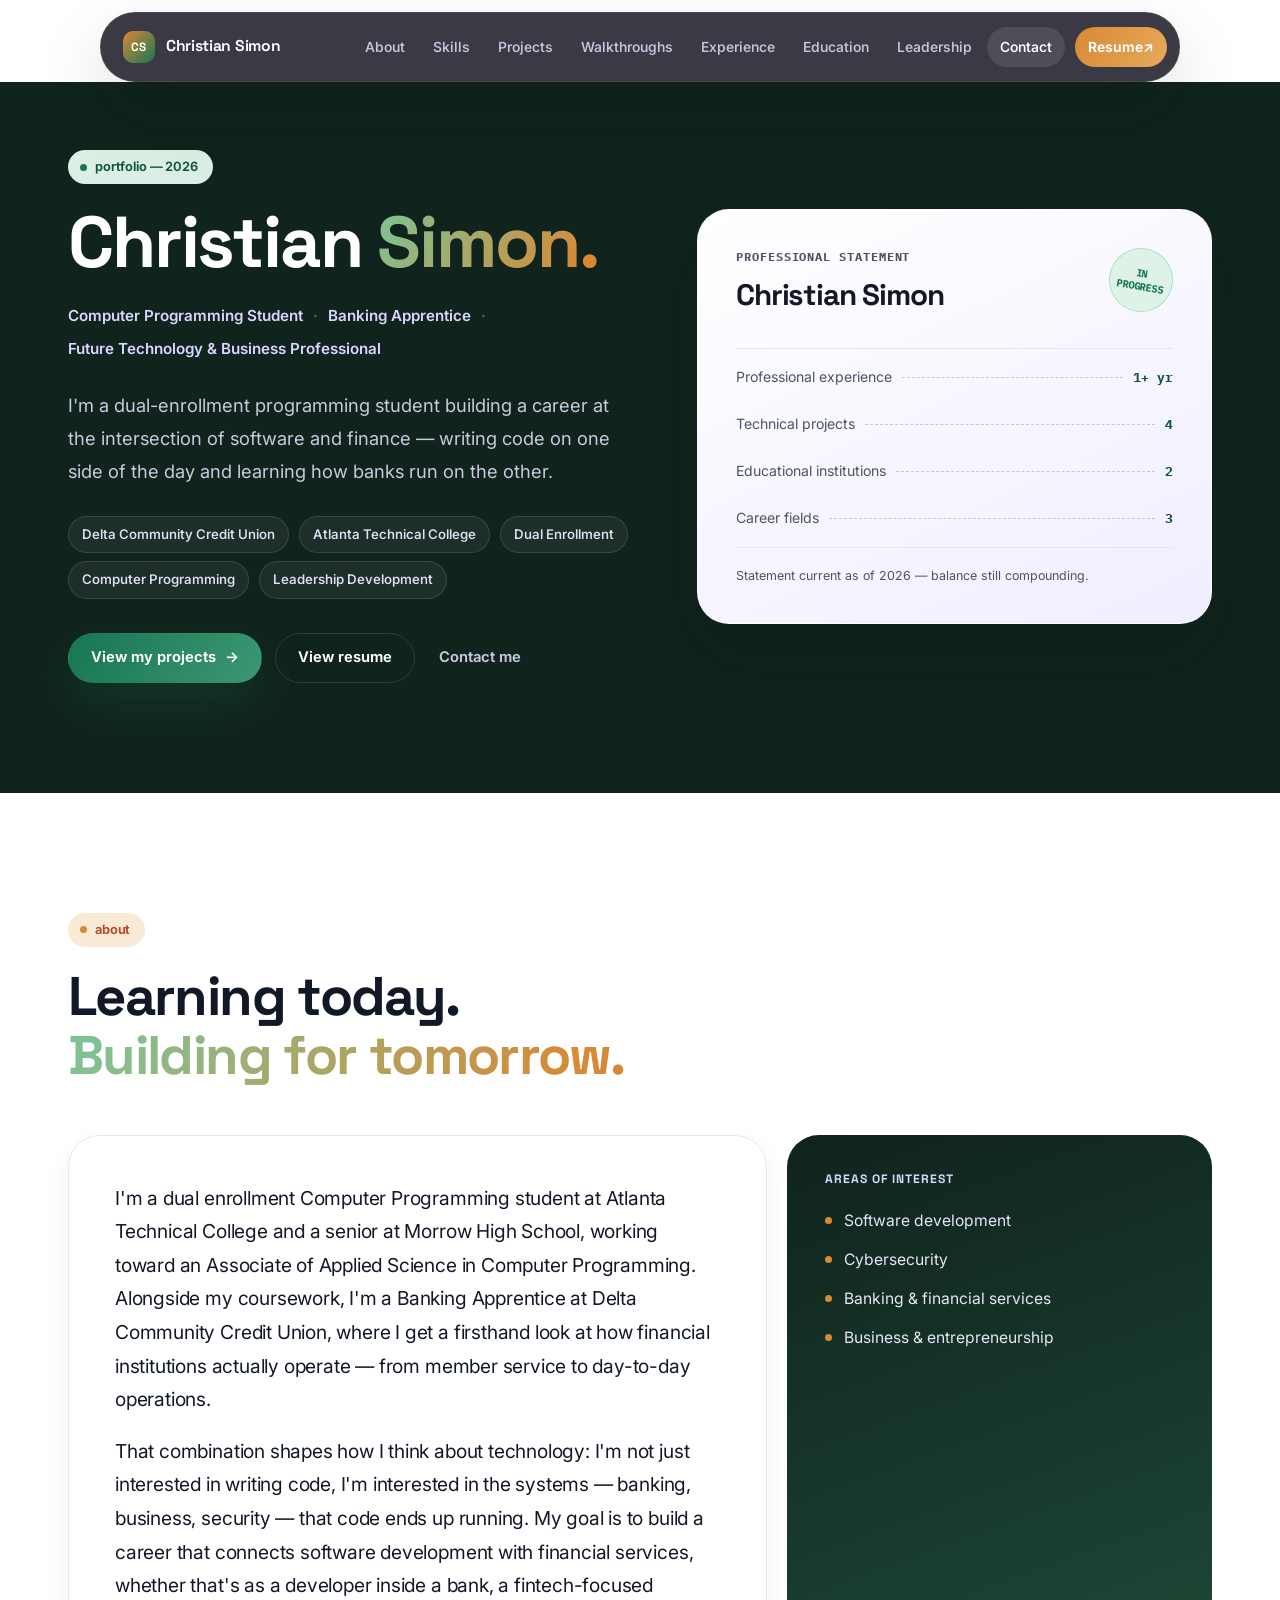
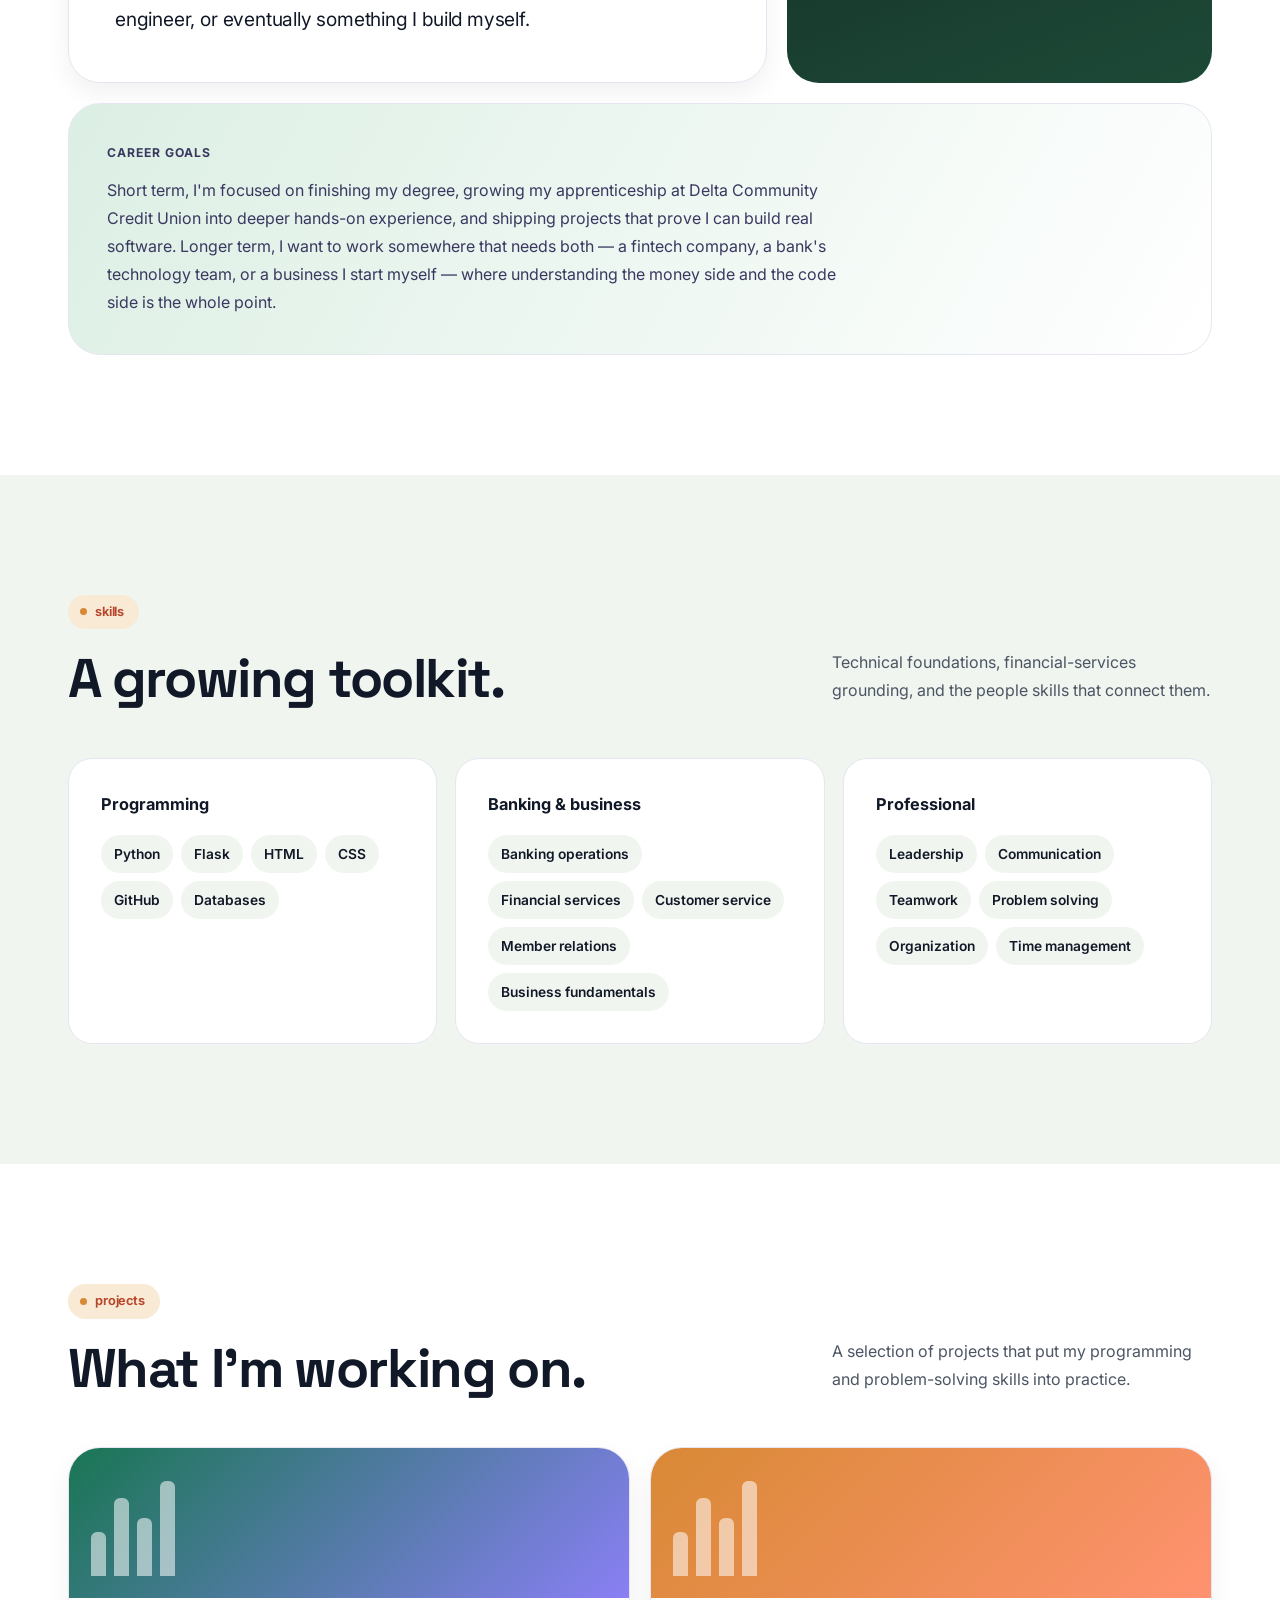
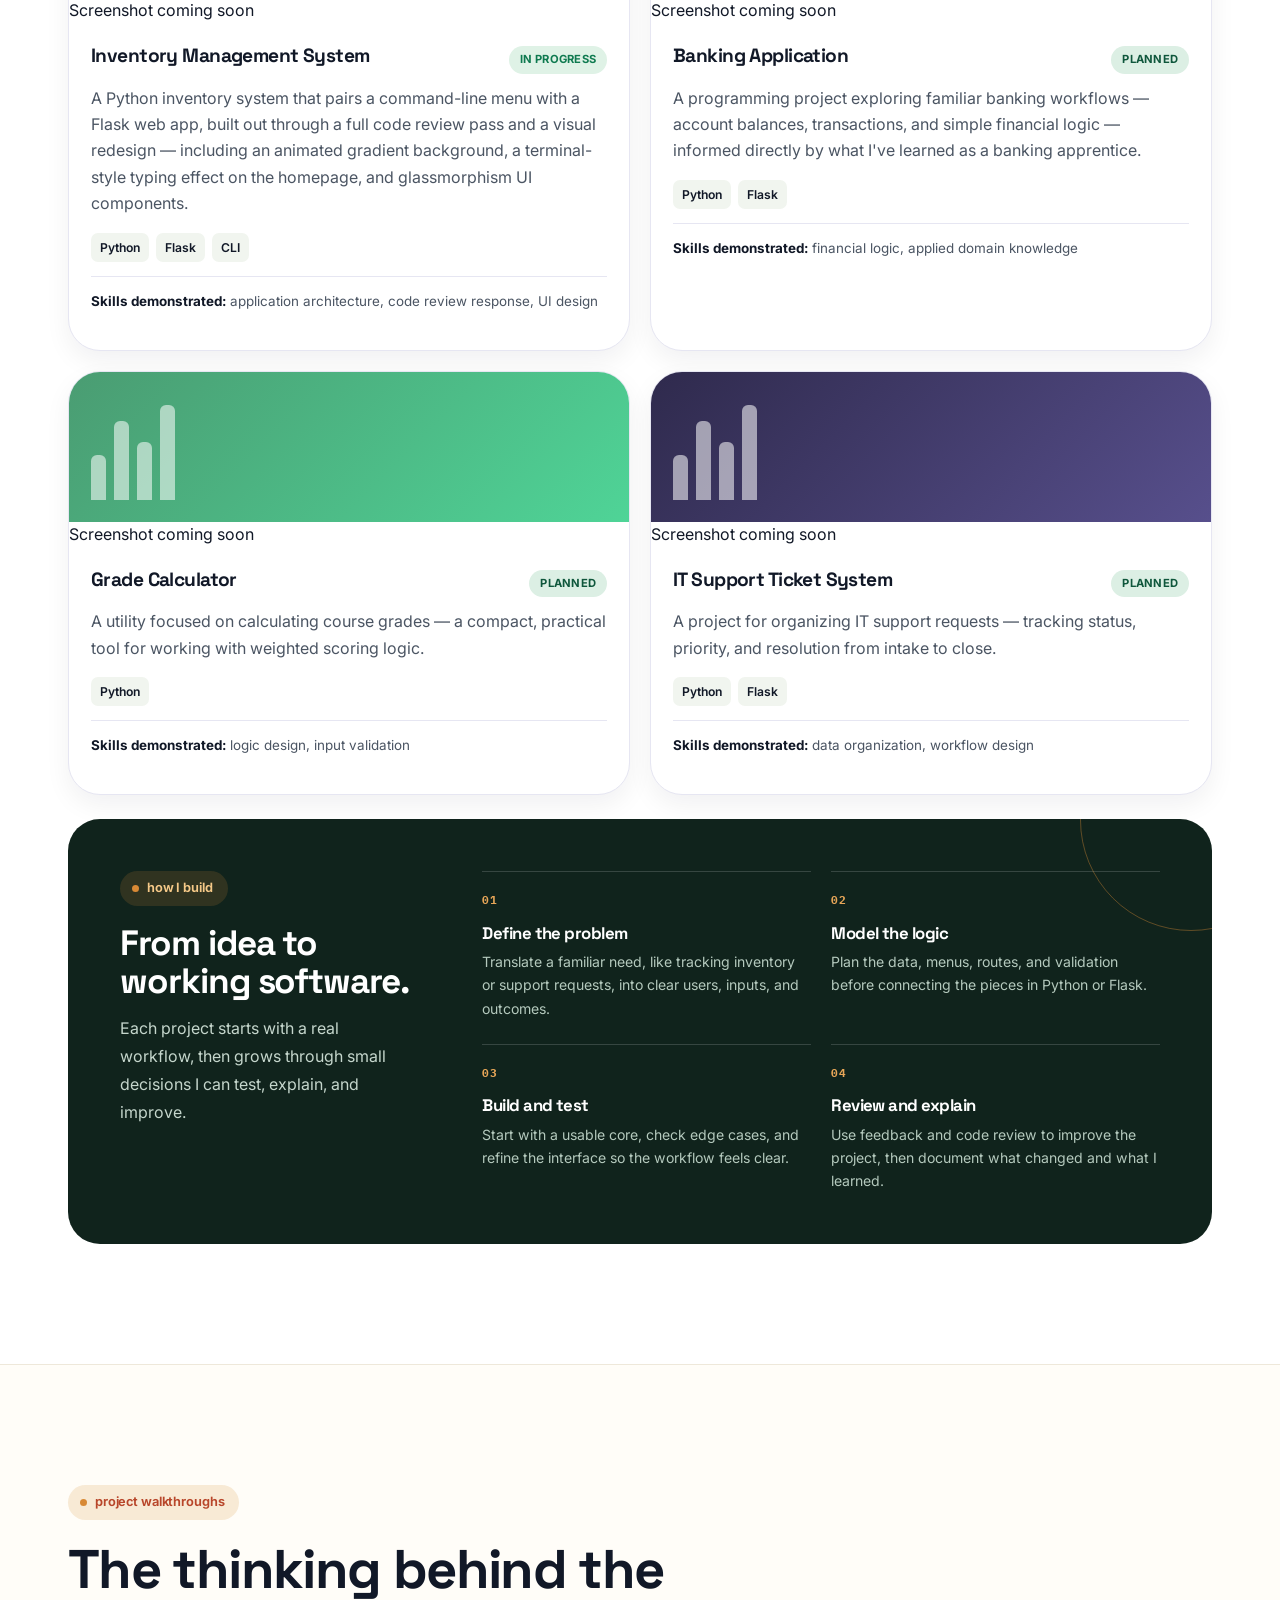
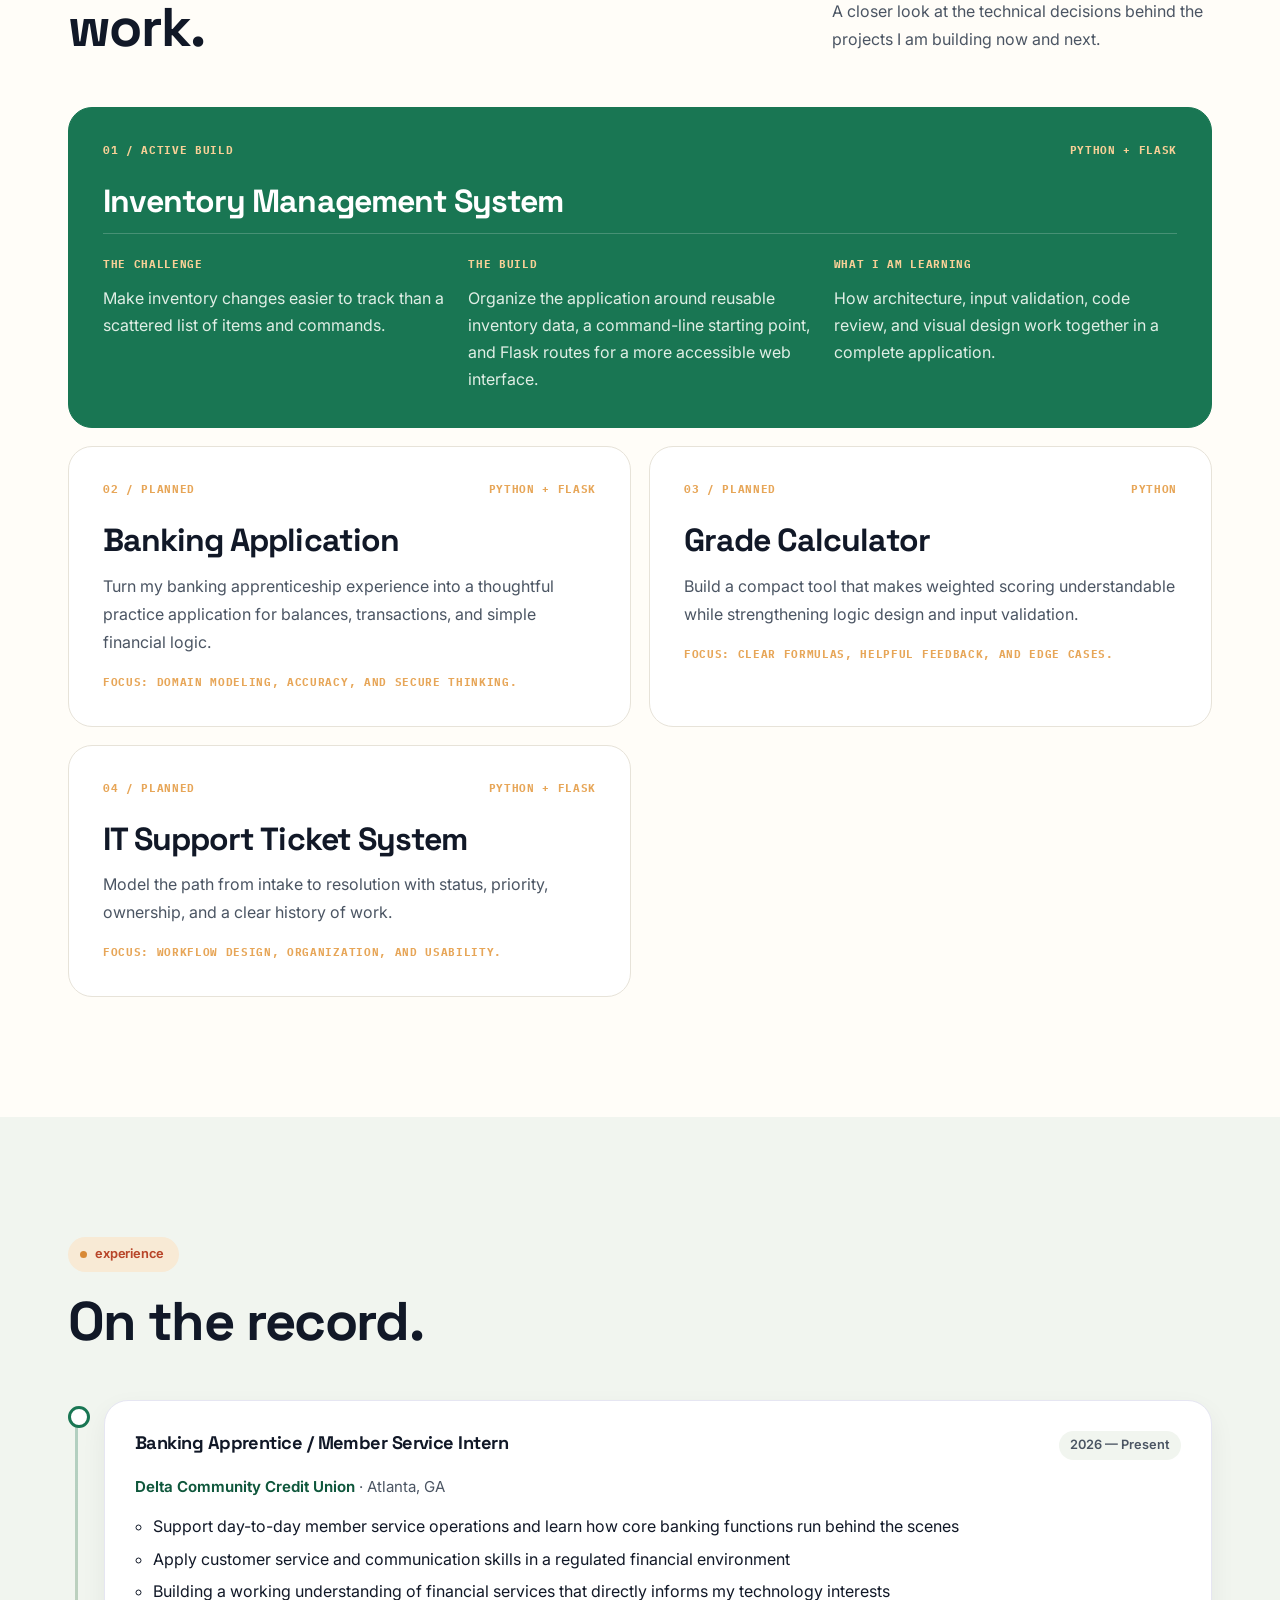
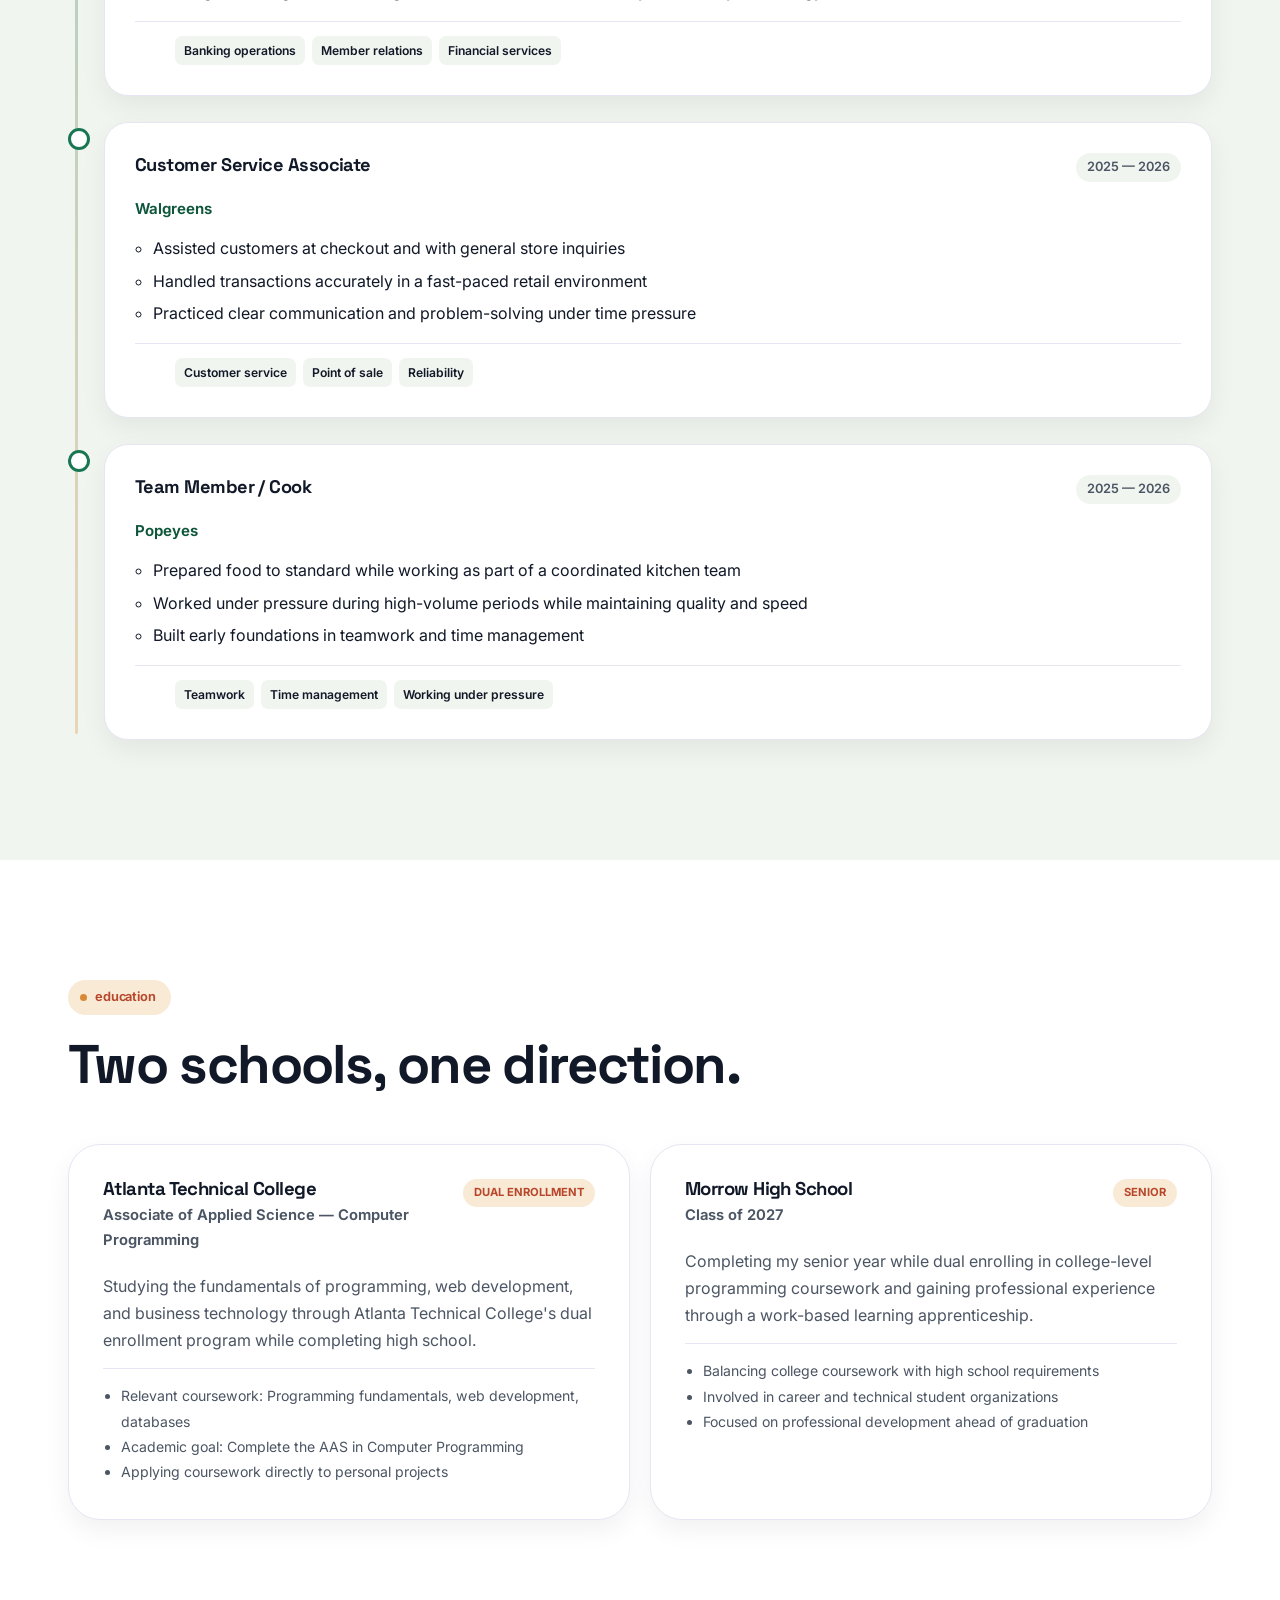
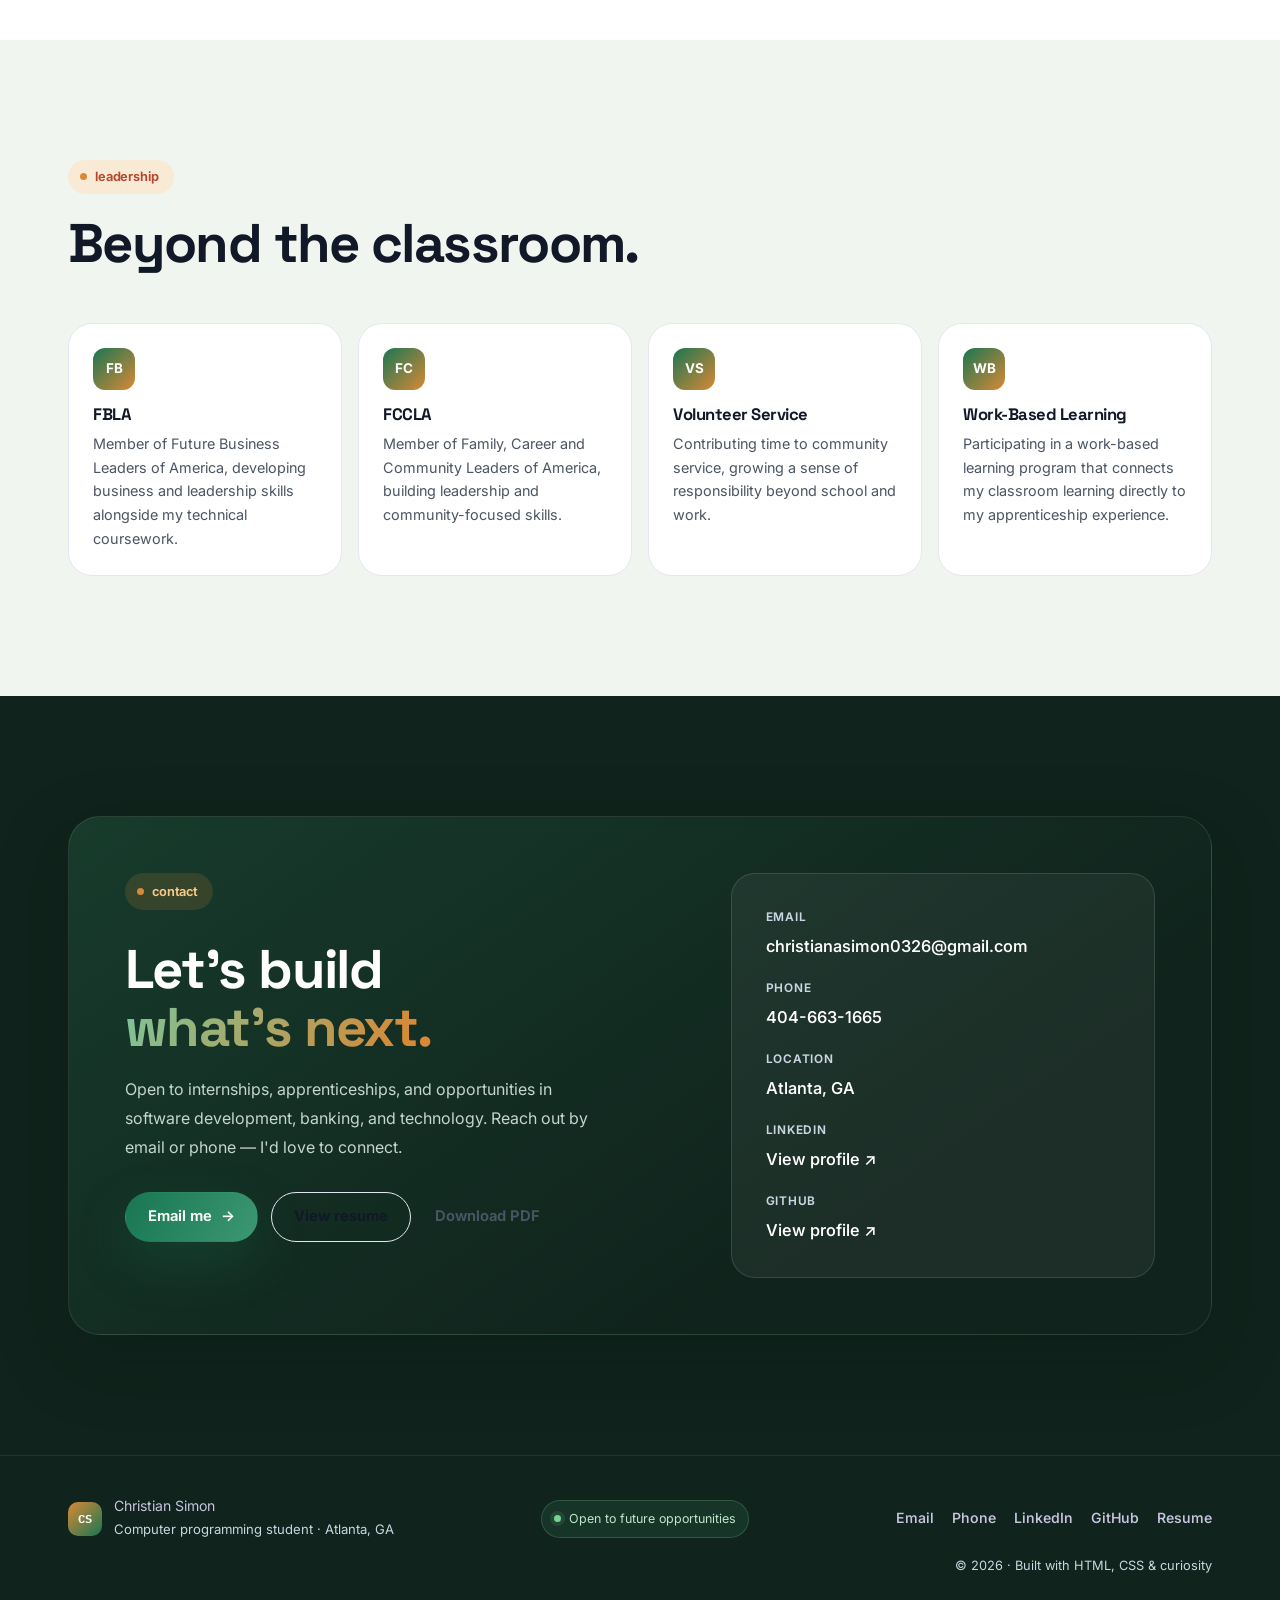
==== index.html @ 564e4045 "Initial portfolio website" ====
<!DOCTYPE html>
<html lang="en">

<head>
    <meta charset="UTF-8">
    <meta name="viewport" content="width=device-width, initial-scale=1.0">
    <meta name="description"
        content="The portfolio of Christian Simon — computer programming student, banking apprentice, and future technology & business professional.">
    <meta name="theme-color" content="#0f1b14">
    <title>Christian Simon | Portfolio</title>

    <link rel="preconnect" href="https://fonts.googleapis.com">
    <link rel="preconnect" href="https://fonts.gstatic.com" crossorigin>
    <link
        href="https://fonts.googleapis.com/css2?family=Space+Grotesk:wght@500;600;700&family=Inter:wght@400;500;600;700&family=IBM+Plex+Mono:wght@500;600;700&display=swap"
        rel="stylesheet">

    <link rel="stylesheet" href="style.css">
    <script src="script.js" defer></script>
</head>

<body>
    <a class="skip-link" href="#main-content">Skip to content</a>

    <nav class="site-nav" aria-label="Main navigation" id="site-nav">
        <div class="nav-inner">
            <a class="nav-brand" href="#home" aria-label="Christian Simon — home">
                <span class="brand-mark" aria-hidden="true">CS</span>
                <span>Christian Simon</span>
            </a>

            <button class="nav-toggle" type="button" aria-expanded="false" aria-controls="nav-links" id="nav-toggle"
                aria-label="Toggle menu">
                <span class="nav-toggle-bars" aria-hidden="true"></span>
            </button>

            <div class="nav-links" id="nav-links">
                <a href="#about">About</a>
                <a href="#skills">Skills</a>
                <a href="#projects">Projects</a>
                <a href="#build-notes">Walkthroughs</a>
                <a href="#experience">Experience</a>
                <a href="#education">Education</a>
                <a href="#leadership">Leadership</a>
                <a href="#contact">Contact</a>
                <a class="nav-resume-link" href="resume.html">Resume <span aria-hidden="true">↗</span></a>
            </div>
        </div>
    </nav>

    <header class="hero" id="home">
        <div class="page-shell hero-content">
            <div class="hero-copy">
                <p class="eyebrow">portfolio — 2026</p>
                <h1>Christian <span>Simon.</span></h1>

                <p class="hero-role-line">
                    <span>Computer Programming Student</span>
                    <span class="dot" aria-hidden="true">·</span>
                    <span>Banking Apprentice</span>
                    <span class="dot" aria-hidden="true">·</span>
                    <span>Future Technology &amp; Business Professional</span>
                </p>

                <p class="hero-description">
                    I'm a dual-enrollment programming student building a career at the intersection of
                    software and finance — writing code on one side of the day and learning how banks run
                    on the other.
                </p>

                <ul class="hero-highlights" aria-label="Professional highlights">
                    <li>Delta Community Credit Union</li>
                    <li>Atlanta Technical College</li>
                    <li>Dual Enrollment</li>
                    <li>Computer Programming</li>
                    <li>Leadership Development</li>
                </ul>

                <div class="hero-actions">
                    <a class="button button-primary" href="#projects">View my projects <span
                            aria-hidden="true">→</span></a>
                    <a class="button button-secondary" href="resume.html">View resume</a>
                    <a class="button button-quiet" href="#contact">Contact me</a>
                </div>
            </div>

            <div class="statement-card reveal" aria-label="Professional statement summary">
                <div class="statement-head">
                    <div>
                        <p class="statement-title">Professional statement</p>
                        <p class="statement-name">Christian Simon</p>
                    </div>
                    <span class="statement-stamp" aria-hidden="true">In<br>Progress</span>
                </div>

                <ul class="statement-rows">
                    <li class="statement-row">
                        <span class="statement-label">Professional experience</span>
                        <span class="statement-leader" aria-hidden="true"></span>
                        <span class="statement-value">1+ yr</span>
                    </li>
                    <li class="statement-row">
                        <span class="statement-label">Technical projects</span>
                        <span class="statement-leader" aria-hidden="true"></span>
                        <span class="statement-value">4</span>
                    </li>
                    <li class="statement-row">
                        <span class="statement-label">Educational institutions</span>
                        <span class="statement-leader" aria-hidden="true"></span>
                        <span class="statement-value">2</span>
                    </li>
                    <li class="statement-row">
                        <span class="statement-label">Career fields</span>
                        <span class="statement-leader" aria-hidden="true"></span>
                        <span class="statement-value">3</span>
                    </li>
                </ul>

                <p class="statement-foot">Statement current as of 2026 — balance still compounding.</p>
            </div>
        </div>
    </header>

    <main id="main-content">
        <section class="section" id="about" aria-labelledby="about-title">
            <div class="page-shell">
                <div class="section-heading reveal">
                    <p class="eyebrow eyebrow-dark">about</p>
                    <h2 id="about-title">Learning today.<br><span>Building for tomorrow.</span></h2>
                </div>

                <div class="about-grid">
                    <div class="about-copy surface-card reveal">
                        <p>
                            I'm a dual enrollment Computer Programming student at Atlanta Technical College
                            and a senior at Morrow High School, working toward an Associate of Applied
                            Science in Computer Programming. Alongside my coursework, I'm a Banking
                            Apprentice at Delta Community Credit Union, where I get a firsthand look at how
                            financial institutions actually operate — from member service to day-to-day
                            operations.
                        </p>
                        <p>
                            That combination shapes how I think about technology: I'm not just interested
                            in writing code, I'm interested in the systems — banking, business, security —
                            that code ends up running. My goal is to build a career that connects software
                            development with financial services, whether that's as a developer inside a
                            bank, a fintech-focused engineer, or eventually something I build myself.
                        </p>
                    </div>

                    <aside class="interest-card" aria-labelledby="interests-title">
                        <h3 class="card-label" id="interests-title">Areas of interest</h3>
                        <ul class="interest-list">
                            <li>Software development</li>
                            <li>Cybersecurity</li>
                            <li>Banking &amp; financial services</li>
                            <li>Business &amp; entrepreneurship</li>
                        </ul>
                    </aside>
                </div>

                <div class="about-goals reveal">
                    <p class="card-label" style="margin-bottom: 12px;">Career goals</p>
                    <p>
                        Short term, I'm focused on finishing my degree, growing my apprenticeship at Delta
                        Community Credit Union into deeper hands-on experience, and shipping projects that
                        prove I can build real software. Longer term, I want to work somewhere that needs
                        both — a fintech company, a bank's technology team, or a business I start myself —
                        where understanding the money side and the code side is the whole point.
                    </p>
                </div>
            </div>
        </section>

        <section class="section section-soft" id="skills" aria-labelledby="skills-title">
            <div class="page-shell">
                <div class="section-heading section-heading-row reveal">
                    <div>
                        <p class="eyebrow eyebrow-dark">skills</p>
                        <h2 id="skills-title">A growing toolkit.</h2>
                    </div>
                    <p class="section-intro">Technical foundations, financial-services grounding, and the
                        people skills that connect them.</p>
                </div>

                <div class="skills-groups">
                    <div class="skill-group reveal">
                        <p class="skill-group-label">Programming</p>
                        <ul class="skill-list" aria-label="Programming skills">
                            <li>Python</li>
                            <li>Flask</li>
                            <li>HTML</li>
                            <li>CSS</li>
                            <li>GitHub</li>
                            <li>Databases</li>
                        </ul>
                    </div>

                    <div class="skill-group skill-group-banking reveal">
                        <p class="skill-group-label">Banking &amp; business</p>
                        <ul class="skill-list" aria-label="Banking and business skills">
                            <li>Banking operations</li>
                            <li>Financial services</li>
                            <li>Customer service</li>
                            <li>Member relations</li>
                            <li>Business fundamentals</li>
                        </ul>
                    </div>

                    <div class="skill-group skill-group-professional reveal">
                        <p class="skill-group-label">Professional</p>
                        <ul class="skill-list" aria-label="Professional skills">
                            <li>Leadership</li>
                            <li>Communication</li>
                            <li>Teamwork</li>
                            <li>Problem solving</li>
                            <li>Organization</li>
                            <li>Time management</li>
                        </ul>
                    </div>
                </div>
            </div>
        </section>

        <section class="section" id="projects" aria-labelledby="projects-title">
            <div class="page-shell">
                <div class="section-heading section-heading-row reveal">
                    <div>
                        <p class="eyebrow eyebrow-dark">projects</p>
                        <h2 id="projects-title">What I'm working on.</h2>
                    </div>
                    <p class="section-intro">A selection of projects that put my programming and
                        problem-solving skills into practice.</p>
                </div>

                <div class="project-grid">
                    <article class="project-card reveal">
                        <figure class="project-visual">
                            <div class="project-preview preview-inventory" aria-hidden="true">
                                <span></span><span></span><span></span><span></span>
                            </div>
                            <figcaption>Screenshot coming soon</figcaption>
                        </figure>
                        <div class="project-content">
                            <div class="project-content-head">
                                <h3>Inventory Management System</h3>
                                <span class="status-badge status-in-progress">In progress</span>
                            </div>
                            <p class="project-description">
                                A Python inventory system that pairs a command-line menu with a Flask web
                                app, built out through a full code review pass and a visual redesign —
                                including an animated gradient background, a terminal-style typing effect
                                on the homepage, and glassmorphism UI components.
                            </p>
                            <ul class="project-tags" aria-label="Technologies used">
                                <li>Python</li>
                                <li>Flask</li>
                                <li>CLI</li>
                            </ul>
                            <p class="project-skills"><strong>Skills demonstrated:</strong> application
                                architecture, code review response, UI design</p>
                        </div>
                    </article>

                    <article class="project-card reveal">
                        <figure class="project-visual">
                            <div class="project-preview preview-banking" aria-hidden="true">
                                <span></span><span></span><span></span><span></span>
                            </div>
                            <figcaption>Screenshot coming soon</figcaption>
                        </figure>
                        <div class="project-content">
                            <div class="project-content-head">
                                <h3>Banking Application</h3>
                                <span class="status-badge status-planned">Planned</span>
                            </div>
                            <p class="project-description">
                                A programming project exploring familiar banking workflows — account
                                balances, transactions, and simple financial logic — informed directly by
                                what I've learned as a banking apprentice.
                            </p>
                            <ul class="project-tags" aria-label="Technologies used">
                                <li>Python</li>
                                <li>Flask</li>
                            </ul>
                            <p class="project-skills"><strong>Skills demonstrated:</strong> financial logic,
                                applied domain knowledge</p>
                        </div>
                    </article>

                    <article class="project-card reveal">
                        <figure class="project-visual">
                            <div class="project-preview preview-grades" aria-hidden="true">
                                <span></span><span></span><span></span><span></span>
                            </div>
                            <figcaption>Screenshot coming soon</figcaption>
                        </figure>
                        <div class="project-content">
                            <div class="project-content-head">
                                <h3>Grade Calculator</h3>
                                <span class="status-badge status-planned">Planned</span>
                            </div>
                            <p class="project-description">
                                A utility focused on calculating course grades — a compact, practical tool
                                for working with weighted scoring logic.
                            </p>
                            <ul class="project-tags" aria-label="Technologies used">
                                <li>Python</li>
                            </ul>
                            <p class="project-skills"><strong>Skills demonstrated:</strong> logic design,
                                input validation</p>
                        </div>
                    </article>

                    <article class="project-card reveal">
                        <figure class="project-visual">
                            <div class="project-preview preview-support" aria-hidden="true">
                                <span></span><span></span><span></span><span></span>
                            </div>
                            <figcaption>Screenshot coming soon</figcaption>
                        </figure>
                        <div class="project-content">
                            <div class="project-content-head">
                                <h3>IT Support Ticket System</h3>
                                <span class="status-badge status-planned">Planned</span>
                            </div>
                            <p class="project-description">
                                A project for organizing IT support requests — tracking status, priority,
                                and resolution from intake to close.
                            </p>
                            <ul class="project-tags" aria-label="Technologies used">
                                <li>Python</li>
                                <li>Flask</li>
                            </ul>
                            <p class="project-skills"><strong>Skills demonstrated:</strong> data
                                organization, workflow design</p>
                        </div>
                    </article>
                </div>

                <div class="project-process reveal" aria-labelledby="project-process-title">
                    <div class="project-process-intro">
                        <p class="eyebrow eyebrow-dark">how I build</p>
                        <h3 id="project-process-title">From idea to working software.</h3>
                        <p>Each project starts with a real workflow, then grows through small decisions I can test,
                            explain, and improve.</p>
                    </div>
                    <ol class="process-steps">
                        <li>
                            <span class="process-number">01</span>
                            <h4>Define the problem</h4>
                            <p>Translate a familiar need, like tracking inventory or support requests, into clear users,
                                inputs, and outcomes.</p>
                        </li>
                        <li>
                            <span class="process-number">02</span>
                            <h4>Model the logic</h4>
                            <p>Plan the data, menus, routes, and validation before connecting the pieces in Python or
                                Flask.</p>
                        </li>
                        <li>
                            <span class="process-number">03</span>
                            <h4>Build and test</h4>
                            <p>Start with a usable core, check edge cases, and refine the interface so the workflow
                                feels clear.</p>
                        </li>
                        <li>
                            <span class="process-number">04</span>
                            <h4>Review and explain</h4>
                            <p>Use feedback and code review to improve the project, then document what changed and what
                                I learned.</p>
                        </li>
                    </ol>
                </div>
            </div>
        </section>

        <section class="section build-notes-section" id="build-notes" aria-labelledby="build-notes-title">
            <div class="page-shell">
                <div class="section-heading section-heading-row reveal">
                    <div>
                        <p class="eyebrow eyebrow-dark">project walkthroughs</p>
                        <h2 id="build-notes-title">The thinking behind the work.</h2>
                    </div>
                    <p class="section-intro">A closer look at the technical decisions behind the projects I am building
                        now and next.</p>
                </div>

                <div class="build-notes-grid">
                    <article class="build-note build-note-featured reveal">
                        <div class="build-note-topline"><span>01 / active build</span><span>Python + Flask</span></div>
                        <h3>Inventory Management System</h3>
                        <div class="build-note-columns">
                            <div>
                                <p class="build-note-label">The challenge</p>
                                <p>Make inventory changes easier to track than a scattered list of items and commands.
                                </p>
                            </div>
                            <div>
                                <p class="build-note-label">The build</p>
                                <p>Organize the application around reusable inventory data, a command-line starting
                                    point, and Flask routes for a more accessible web interface.</p>
                            </div>
                            <div>
                                <p class="build-note-label">What I am learning</p>
                                <p>How architecture, input validation, code review, and visual design work together in a
                                    complete application.</p>
                            </div>
                        </div>
                    </article>

                    <article class="build-note reveal">
                        <div class="build-note-topline"><span>02 / planned</span><span>Python + Flask</span></div>
                        <h3>Banking Application</h3>
                        <p>Turn my banking apprenticeship experience into a thoughtful practice application for
                            balances, transactions, and simple financial logic.</p>
                        <p class="build-note-label">Focus: domain modeling, accuracy, and secure thinking.</p>
                    </article>

                    <article class="build-note reveal">
                        <div class="build-note-topline"><span>03 / planned</span><span>Python</span></div>
                        <h3>Grade Calculator</h3>
                        <p>Build a compact tool that makes weighted scoring understandable while strengthening logic
                            design and input validation.</p>
                        <p class="build-note-label">Focus: clear formulas, helpful feedback, and edge cases.</p>
                    </article>

                    <article class="build-note reveal">
                        <div class="build-note-topline"><span>04 / planned</span><span>Python + Flask</span></div>
                        <h3>IT Support Ticket System</h3>
                        <p>Model the path from intake to resolution with status, priority, ownership, and a clear
                            history of work.</p>
                        <p class="build-note-label">Focus: workflow design, organization, and usability.</p>
                    </article>
                </div>
            </div>
        </section>

        <section class="section section-soft" id="experience" aria-labelledby="experience-title">
            <div class="page-shell">
                <div class="section-heading reveal">
                    <p class="eyebrow eyebrow-dark">experience</p>
                    <h2 id="experience-title">On the record.</h2>
                </div>

                <ol class="timeline">
                    <li class="timeline-item">
                        <div class="timeline-card reveal">
                            <div class="timeline-card-head">
                                <h3>Banking Apprentice / Member Service Intern</h3>
                                <span class="timeline-dates">2026 — Present</span>
                            </div>
                            <p class="timeline-role"><span class="timeline-org">Delta Community Credit
                                    Union</span> · Atlanta, GA</p>
                            <ul class="timeline-list">
                                <li>Support day-to-day member service operations and learn how core banking
                                    functions run behind the scenes</li>
                                <li>Apply customer service and communication skills in a regulated financial
                                    environment</li>
                                <li>Building a working understanding of financial services that directly
                                    informs my technology interests</li>
                            </ul>
                            <ul class="timeline-skills" aria-label="Skills gained">
                                <li>Banking operations</li>
                                <li>Member relations</li>
                                <li>Financial services</li>
                            </ul>
                        </div>
                    </li>

                    <li class="timeline-item">
                        <div class="timeline-card reveal">
                            <div class="timeline-card-head">
                                <h3>Customer Service Associate</h3>
                                <span class="timeline-dates">2025 — 2026</span>
                            </div>
                            <p class="timeline-role"><span class="timeline-org">Walgreens</span></p>
                            <ul class="timeline-list">
                                <li>Assisted customers at checkout and with general store inquiries</li>
                                <li>Handled transactions accurately in a fast-paced retail environment</li>
                                <li>Practiced clear communication and problem-solving under time pressure</li>
                            </ul>
                            <ul class="timeline-skills" aria-label="Skills gained">
                                <li>Customer service</li>
                                <li>Point of sale</li>
                                <li>Reliability</li>
                            </ul>
                        </div>
                    </li>

                    <li class="timeline-item">
                        <div class="timeline-card reveal">
                            <div class="timeline-card-head">
                                <h3>Team Member / Cook</h3>
                                <span class="timeline-dates">2025 — 2026</span>
                            </div>
                            <p class="timeline-role"><span class="timeline-org">Popeyes</span></p>
                            <ul class="timeline-list">
                                <li>Prepared food to standard while working as part of a coordinated kitchen
                                    team</li>
                                <li>Worked under pressure during high-volume periods while maintaining
                                    quality and speed</li>
                                <li>Built early foundations in teamwork and time management</li>
                            </ul>
                            <ul class="timeline-skills" aria-label="Skills gained">
                                <li>Teamwork</li>
                                <li>Time management</li>
                                <li>Working under pressure</li>
                            </ul>
                        </div>
                    </li>
                </ol>
            </div>
        </section>

        <section class="section" id="education" aria-labelledby="education-title">
            <div class="page-shell">
                <div class="section-heading reveal">
                    <p class="eyebrow eyebrow-dark">education</p>
                    <h2 id="education-title">Two schools, one direction.</h2>
                </div>

                <div class="education-grid">
                    <div class="education-card reveal">
                        <div class="education-card-head">
                            <div>
                                <h3>Atlanta Technical College</h3>
                                <p class="education-program">Associate of Applied Science — Computer
                                    Programming</p>
                            </div>
                            <span class="education-tag">Dual enrollment</span>
                        </div>
                        <p>
                            Studying the fundamentals of programming, web development, and business
                            technology through Atlanta Technical College's dual enrollment program while
                            completing high school.
                        </p>
                        <ul class="education-list">
                            <li>Relevant coursework: Programming fundamentals, web development, databases</li>
                            <li>Academic goal: Complete the AAS in Computer Programming</li>
                            <li>Applying coursework directly to personal projects</li>
                        </ul>
                    </div>

                    <div class="education-card reveal">
                        <div class="education-card-head">
                            <div>
                                <h3>Morrow High School</h3>
                                <p class="education-program">Class of 2027</p>
                            </div>
                            <span class="education-tag">Senior</span>
                        </div>
                        <p>
                            Completing my senior year while dual enrolling in college-level programming
                            coursework and gaining professional experience through a work-based learning
                            apprenticeship.
                        </p>
                        <ul class="education-list">
                            <li>Balancing college coursework with high school requirements</li>
                            <li>Involved in career and technical student organizations</li>
                            <li>Focused on professional development ahead of graduation</li>
                        </ul>
                    </div>
                </div>
            </div>
        </section>

        <section class="section section-soft" id="leadership" aria-labelledby="leadership-title">
            <div class="page-shell">
                <div class="section-heading reveal">
                    <p class="eyebrow eyebrow-dark">leadership</p>
                    <h2 id="leadership-title">Beyond the classroom.</h2>
                </div>

                <div class="leadership-grid">
                    <div class="leadership-card reveal">
                        <span class="leadership-icon" aria-hidden="true">FB</span>
                        <h3>FBLA</h3>
                        <p>Member of Future Business Leaders of America, developing business and leadership
                            skills alongside my technical coursework.</p>
                    </div>

                    <div class="leadership-card reveal">
                        <span class="leadership-icon" aria-hidden="true">FC</span>
                        <h3>FCCLA</h3>
                        <p>Member of Family, Career and Community Leaders of America, building leadership
                            and community-focused skills.</p>
                    </div>

                    <div class="leadership-card reveal">
                        <span class="leadership-icon" aria-hidden="true">VS</span>
                        <h3>Volunteer Service</h3>
                        <p>Contributing time to community service, growing a sense of responsibility beyond
                            school and work.</p>
                    </div>

                    <div class="leadership-card reveal">
                        <span class="leadership-icon" aria-hidden="true">WB</span>
                        <h3>Work-Based Learning</h3>
                        <p>Participating in a work-based learning program that connects my classroom
                            learning directly to my apprenticeship experience.</p>
                    </div>
                </div>
            </div>
        </section>

        <section class="section contact-section" id="contact" aria-labelledby="contact-title">
            <div class="page-shell">
                <div class="contact-panel">
                    <div class="contact-copy reveal">
                        <p class="eyebrow">contact</p>
                        <h2 id="contact-title">Let's build<br><span>what's next.</span></h2>
                        <p>Open to internships, apprenticeships, and opportunities in software development,
                            banking, and technology. Reach out by email or phone — I'd love to connect.</p>
                        <div class="contact-actions">
                            <a class="button button-primary" href="mailto:christianasimon0326@gmail.com">Email me <span
                                    aria-hidden="true">→</span></a>
                            <a class="button button-secondary" href="resume.html">View resume</a>
                            <a class="button button-quiet" href="documents/Christian_Simon_Resume.pdf" download>Download
                                PDF</a>
                        </div>
                    </div>

                    <div class="contact-details reveal" aria-label="Contact information">
                        <div class="contact-detail">
                            <p class="contact-detail-label">Email</p>
                            <p class="contact-detail-value">
                                <a href="mailto:christianasimon0326@gmail.com">christianasimon0326@gmail.com</a>
                            </p>
                        </div>
                        <div class="contact-detail">
                            <p class="contact-detail-label">Phone</p>
                            <p class="contact-detail-value">
                                <a href="tel:+14046631665">404-663-1665</a>
                            </p>
                        </div>
                        <div class="contact-detail">
                            <p class="contact-detail-label">Location</p>
                            <p class="contact-detail-value">Atlanta, GA</p>
                        </div>
                        <div class="contact-detail">
                            <p class="contact-detail-label">LinkedIn</p>
                            <p class="contact-detail-value">
                                <a href="https://www.linkedin.com/in/" target="_blank" rel="noopener noreferrer">View
                                    profile <span aria-hidden="true">↗</span></a>
                            </p>
                        </div>
                        <div class="contact-detail">
                            <p class="contact-detail-label">GitHub</p>
                            <p class="contact-detail-value">
                                <a href="https://github.com/" target="_blank" rel="noopener noreferrer">View
                                    profile <span aria-hidden="true">↗</span></a>
                            </p>
                        </div>
                    </div>
                </div>
            </div>
        </section>
    </main>

    <footer class="site-footer">
        <div class="page-shell footer-content">
            <div class="footer-brand">
                <span class="footer-mark" aria-hidden="true">CS</span>
                <p>Christian Simon</p>
                <p class="footer-location">Computer programming student · Atlanta, GA</p>
            </div>

            <div class="footer-availability">
                <span class="availability-dot" aria-hidden="true"></span>
                <span>Open to future opportunities</span>
            </div>

            <nav class="footer-links" aria-label="Footer links">
                <a href="mailto:christianasimon0326@gmail.com">Email</a>
                <a href="tel:+14046631665">Phone</a>
                <a href="https://www.linkedin.com/in/" target="_blank" rel="noopener noreferrer">LinkedIn</a>
                <a href="https://github.com/" target="_blank" rel="noopener noreferrer">GitHub</a>
                <a href="resume.html">Resume</a>
            </nav>

            <p class="footer-meta"><span data-current-year></span> · Built with HTML, CSS &amp; curiosity</p>
        </div>
    </footer>

    <button class="back-to-top" id="back-to-top" type="button" aria-label="Back to top">↑</button>
</body>

</html>
---- style.css ----
/* ==========================================================================
   Christian Simon — Portfolio v2
   Modern SaaS-style system: floating pill nav, bento hero, gradient accents
   ========================================================================== */

:root {
    /* Core palette */
    --ink: #111827;
    --bg: #ffffff;
    --bg-soft: #f1f5ef;
    --dark: #10231c;
    --dark-soft: #17382b;
    --primary: #197653;
    --primary-dark: #0f573c;
    --primary-light: #dcefe4;
    --accent: #d88935;
    --accent-light: #f8ead5;
    --mint: #4a9c72;
    --mint-light: #dff2e6;
    --muted: #4b5563;
    --muted-on-dark: #cbd5e1;
    --line: #e6e6f2;
    --line-on-dark: rgba(255, 255, 255, 0.12);

    --font-display: "Space Grotesk", "Inter", ui-sans-serif, system-ui, sans-serif;
    --font-body: "Inter", ui-sans-serif, system-ui, -apple-system, "Segoe UI", sans-serif;
    --font-mono: "IBM Plex Mono", ui-monospace, "SFMono-Regular", Menlo, Consolas, monospace;

    --radius-xl: 32px;
    --radius-lg: 24px;
    --radius-md: 16px;
    --radius-sm: 10px;
    --shadow-sm: 0 10px 26px rgba(18, 19, 26, 0.06);
    --shadow-lg: 0 30px 70px rgba(18, 19, 26, 0.14);
    --shadow-glow: 0 20px 50px rgba(25, 118, 83, 0.25);

    --nav-height: 84px;
}

/* ---------------------------------- Base ---------------------------------- */

* {
    box-sizing: border-box;
}

html {
    scroll-behavior: smooth;
}

body {
    background: var(--bg);
    color: var(--ink);
    font-family: var(--font-body);
    line-height: 1.6;
    margin: 0;
}

a {
    color: inherit;
}

img {
    max-width: 100%;
}

.page-shell {
    margin: 0 auto;
    max-width: 1200px;
    padding-left: 28px;
    padding-right: 28px;
    width: 100%;
}

.skip-link {
    background: var(--ink);
    border-radius: 0 0 8px 8px;
    color: #ffffff;
    font-weight: 700;
    left: 16px;
    padding: 10px 16px;
    position: fixed;
    text-decoration: none;
    top: -100px;
    z-index: 100;
}

.skip-link:focus {
    top: 0;
}

h1,
h2,
h3,
h4,
p {
    margin-top: 0;
}

h1,
h2,
h3,
h4 {
    color: var(--ink);
    font-family: var(--font-display);
    letter-spacing: -0.03em;
    line-height: 1.08;
}

.reveal {
    opacity: 1;
    transform: none;
}

/* Content stays readable if JavaScript is unavailable. The animation only
   starts once script.js confirms it can reveal the element. */
.js-ready .reveal {
    opacity: 0;
    transform: translateY(20px);
    transition: opacity 640ms cubic-bezier(0.16, 0.8, 0.2, 1), transform 640ms cubic-bezier(0.16, 0.8, 0.2, 1);
}

.js-ready .reveal.is-visible {
    opacity: 1;
    transform: translateY(0);
}

:focus-visible {
    outline: 3px solid var(--primary);
    outline-offset: 3px;
}

/* --------------------------------- Eyebrow badge --------------------------------- */

.eyebrow {
    align-items: center;
    background: var(--primary-light);
    border-radius: 999px;
    color: var(--primary-dark);
    display: inline-flex;
    font-size: 0.8rem;
    font-weight: 650;
    gap: 8px;
    letter-spacing: -0.01em;
    margin: 0 0 20px;
    padding: 7px 15px 7px 12px;
}

.eyebrow::before {
    background: var(--primary);
    border-radius: 50%;
    content: "";
    height: 7px;
    width: 7px;
}

.eyebrow-on-dark {
    background: rgba(255, 255, 255, 0.08);
    color: #d9d6ff;
}

.eyebrow-on-dark::before {
    background: var(--accent);
}

.eyebrow-dark {
    background: var(--accent-light);
    color: #b8462a;
}

.eyebrow-dark::before {
    background: var(--accent);
}

/* ---------------------------------- Nav (floating pill) ---------------------------------- */

.nav-wrap {
    left: 0;
    padding: 18px 20px 0;
    position: sticky;
    right: 0;
    top: 0;
    z-index: 40;
}

.site-nav {
    -webkit-backdrop-filter: blur(20px) saturate(160%);
    backdrop-filter: blur(20px) saturate(160%);
    background: rgba(16, 14, 26, 0.82);
    border: 1px solid rgba(255, 255, 255, 0.08);
    border-radius: 999px;
    box-shadow: var(--shadow-lg);
    margin: 12px auto 0;
    max-width: 1080px;
    position: sticky;
    top: 12px;
    transition: max-width 220ms ease;
    z-index: 40;
}

.nav-inner {
    align-items: center;
    display: flex;
    justify-content: space-between;
    min-height: 68px;
    padding: 0 12px 0 22px;
    position: relative;
}

.nav-brand {
    align-items: center;
    color: #ffffff;
    display: inline-flex;
    font-family: var(--font-display);
    font-size: 0.98rem;
    font-weight: 650;
    gap: 11px;
    letter-spacing: -0.02em;
    min-height: 44px;
    text-decoration: none;
}

.brand-mark {
    align-items: center;
    background: linear-gradient(135deg, var(--accent), var(--primary));
    border-radius: 10px;
    color: #ffffff;
    display: inline-flex;
    font-size: 0.74rem;
    font-weight: 750;
    height: 32px;
    justify-content: center;
    letter-spacing: 0.01em;
    width: 32px;
}

.nav-links {
    align-items: center;
    display: flex;
    gap: 2px;
}

.nav-links a {
    align-items: center;
    border-radius: 999px;
    color: #c7c4de;
    display: inline-flex;
    font-size: 0.87rem;
    font-weight: 550;
    min-height: 40px;
    padding: 9px 13px;
    position: relative;
    text-decoration: none;
    transition: background-color 180ms ease, color 180ms ease;
}

.nav-links a:hover {
    background: rgba(255, 255, 255, 0.08);
    color: #ffffff;
}

.nav-links a.is-active {
    background: rgba(255, 255, 255, 0.1);
    color: #ffffff;
}

.nav-links .nav-resume-link {
    background: linear-gradient(120deg, var(--accent), #e6aa5c);
    color: #ffffff;
    font-weight: 650;
    margin-left: 8px;
}

.nav-links .nav-resume-link:hover {
    background: linear-gradient(120deg, #c9792d, #e9b76d);
    color: #ffffff;
}

.nav-toggle {
    background: transparent;
    border: 1px solid rgba(255, 255, 255, 0.14);
    border-radius: 999px;
    color: #ffffff;
    display: none;
    height: 42px;
    padding: 0;
    width: 42px;
}

.nav-toggle-bars {
    display: block;
    margin: 0 auto;
    position: relative;
    width: 16px;
}

.nav-toggle-bars,
.nav-toggle-bars::before,
.nav-toggle-bars::after {
    background: #ffffff;
    border-radius: 2px;
    height: 2px;
    transition: transform 200ms ease, opacity 200ms ease;
}

.nav-toggle-bars::before,
.nav-toggle-bars::after {
    content: "";
    left: 0;
    position: absolute;
    width: 16px;
}

.nav-toggle-bars::before {
    top: -5px;
}

.nav-toggle-bars::after {
    top: 5px;
}

.nav-open .nav-toggle-bars {
    background: transparent;
}

.nav-open .nav-toggle-bars::before {
    top: 0;
    transform: rotate(45deg);
}

.nav-open .nav-toggle-bars::after {
    top: 0;
    transform: rotate(-45deg);
}

/* --------------------------------- Buttons --------------------------------- */

.button {
    align-items: center;
    border: 1px solid transparent;
    border-radius: 999px;
    display: inline-flex;
    font-family: var(--font-body);
    font-size: 0.92rem;
    font-weight: 650;
    gap: 9px;
    justify-content: center;
    min-height: 50px;
    padding: 0 22px;
    text-decoration: none;
    transition: transform 200ms ease, background-color 180ms ease, border-color 180ms ease, box-shadow 200ms ease;
}

.button:hover {
    transform: translateY(-2px);
}

.button-primary {
    background: linear-gradient(120deg, var(--primary), #3b9872);
    box-shadow: var(--shadow-glow);
    color: #ffffff;
}

.button-primary:hover {
    box-shadow: 0 24px 60px rgba(91, 79, 233, 0.35);
}

.button-secondary {
    border-color: var(--line-on-dark);
    color: #ffffff;
}

.button-secondary:hover {
    background: rgba(255, 255, 255, 0.08);
    border-color: rgba(255, 255, 255, 0.4);
}

.button-quiet {
    color: #c7c4de;
    padding-left: 10px;
    padding-right: 10px;
}

.button-quiet:hover {
    color: #ffffff;
}

.section .button-secondary {
    border-color: var(--line);
    color: var(--ink);
}

.section .button-secondary:hover {
    background: var(--bg-soft);
    border-color: var(--primary);
}

.section .button-quiet {
    color: var(--muted);
}

.section .button-quiet:hover {
    color: var(--ink);
}

/* ---------------------------------- Hero ---------------------------------- */

.hero {
    background: var(--dark);
    color: #ffffff;
    overflow: hidden;
    position: relative;
}

.hero-blob {
    border-radius: 50%;
    filter: blur(2px);
    opacity: 0.55;
    pointer-events: none;
    position: absolute;
}

.hero-blob-one {
    background: radial-gradient(circle, rgba(91, 79, 233, 0.55), transparent 70%);
    height: 640px;
    right: -160px;
    top: -160px;
    width: 640px;
}

.hero-blob-two {
    background: radial-gradient(circle, rgba(255, 107, 74, 0.35), transparent 70%);
    bottom: -180px;
    height: 520px;
    left: -140px;
    width: 520px;
}

.hero-content {
    align-items: center;
    display: grid;
    gap: 60px;
    grid-template-columns: minmax(0, 1.05fr) minmax(340px, 0.95fr);
    padding-bottom: 110px;
    padding-top: 68px;
    position: relative;
    z-index: 1;
}

.hero-copy h1 {
    color: #ffffff;
    font-size: clamp(2.9rem, 6vw, 4.5rem);
    margin-bottom: 22px;
}

.hero-copy h1 span,
.section-heading h2 span,
.contact-copy h2 span {
    background: linear-gradient(120deg, #7bc59b, var(--accent) 90%);
    -webkit-background-clip: text;
    background-clip: text;
    color: transparent;
}

.hero-description {
    color: #cbc8e0;
    font-size: clamp(1rem, 1.6vw, 1.15rem);
    line-height: 1.8;
    margin-bottom: 28px;
    max-width: 560px;
}

.hero-role-line {
    align-items: center;
    color: #d9d6ff;
    display: flex;
    flex-wrap: wrap;
    font-size: 0.95rem;
    font-weight: 600;
    gap: 8px 10px;
    margin-bottom: 28px;
}

.hero-role-line .dot {
    color: #635f80;
}

.hero-highlights {
    display: flex;
    flex-wrap: wrap;
    gap: 8px 10px;
    list-style: none;
    margin: 0 0 34px;
    padding: 0;
}

.hero-highlights li {
    background: rgba(255, 255, 255, 0.06);
    border: 1px solid rgba(255, 255, 255, 0.12);
    border-radius: 999px;
    color: #e3e1f5;
    font-size: 0.83rem;
    font-weight: 550;
    padding: 7px 13px;
}

.hero-actions {
    display: flex;
    flex-wrap: wrap;
    gap: 13px;
}

/* --- Professional statement card --- */

.statement-card {
    background: linear-gradient(155deg, #ffffff, #f0eeff);
    border: 1px solid rgba(255, 255, 255, 0.72);
    border-radius: var(--radius-xl);
    box-shadow: var(--shadow-lg);
    color: var(--ink);
    padding: clamp(26px, 4vw, 38px);
}

.statement-head {
    align-items: flex-start;
    display: flex;
    gap: 20px;
    justify-content: space-between;
    margin-bottom: 28px;
}

.statement-title {
    color: var(--muted);
    font-family: var(--font-mono);
    font-size: 0.72rem;
    font-weight: 700;
    letter-spacing: 0.08em;
    margin-bottom: 6px;
    text-transform: uppercase;
}

.statement-name {
    color: var(--ink);
    font-family: var(--font-display);
    font-size: clamp(1.4rem, 3vw, 1.85rem);
    font-weight: 700;
    letter-spacing: -0.04em;
    margin-bottom: 0;
}

.statement-stamp {
    align-items: center;
    background: var(--mint-light);
    border: 1px solid rgba(23, 185, 120, 0.28);
    border-radius: 50%;
    color: #0d7a4f;
    display: inline-flex;
    flex: none;
    font-family: var(--font-mono);
    font-size: 0.65rem;
    font-weight: 700;
    height: 64px;
    justify-content: center;
    line-height: 1.25;
    text-align: center;
    text-transform: uppercase;
    transform: rotate(9deg);
    width: 64px;
}

.statement-rows {
    border-bottom: 1px solid var(--line);
    border-top: 1px solid var(--line);
    list-style: none;
    margin: 0;
    padding: 5px 0;
}

.statement-row {
    align-items: center;
    display: flex;
    gap: 10px;
    min-height: 47px;
}

.statement-label {
    color: var(--muted);
    font-size: 0.88rem;
}

.statement-leader {
    border-bottom: 1px dashed #c9c6e5;
    flex: 1;
    min-width: 12px;
}

.statement-value {
    color: var(--primary-dark);
    font-family: var(--font-mono);
    font-size: 0.82rem;
    font-weight: 700;
}

.statement-foot {
    color: var(--muted);
    font-size: 0.78rem;
    line-height: 1.55;
    margin: 18px 0 0;
}

/* --- Bento dashboard panel (signature element) --- */

.dash-panel {
    background: #ffffff;
    border-radius: var(--radius-xl);
    box-shadow: var(--shadow-lg);
    color: var(--ink);
    display: grid;
    gap: 14px;
    grid-template-columns: repeat(2, 1fr);
    padding: 22px;
    position: relative;
}

.dash-tile {
    background: var(--bg-soft);
    border-radius: var(--radius-md);
    padding: 18px;
}

.dash-tile-wide {
    grid-column: 1 / -1;
    align-items: center;
    background: linear-gradient(120deg, var(--primary), #3b9872);
    color: #ffffff;
    display: flex;
    gap: 14px;
    justify-content: space-between;
}

.dash-tile-wide .dash-tile-label {
    color: #e4e1ff;
}

.dash-avatar {
    align-items: center;
    background: rgba(255, 255, 255, 0.18);
    border-radius: 50%;
    display: flex;
    flex: none;
    font-family: var(--font-display);
    font-size: 0.85rem;
    font-weight: 700;
    height: 44px;
    justify-content: center;
    width: 44px;
}

.dash-tile-label {
    color: var(--muted);
    font-size: 0.74rem;
    font-weight: 650;
    letter-spacing: 0.03em;
    text-transform: uppercase;
}

.dash-tile-value {
    font-family: var(--font-display);
    font-size: 1.7rem;
    font-weight: 700;
    margin-top: 4px;
}

.dash-tile-accent .dash-tile-value {
    color: var(--accent);
}

.dash-tile-mint .dash-tile-value {
    color: var(--mint);
}

.dash-tile-primary .dash-tile-value {
    color: var(--primary);
}

.dash-tags {
    display: flex;
    flex-wrap: wrap;
    gap: 6px;
    margin-top: 10px;
}

.dash-tags span {
    background: var(--primary-light);
    border-radius: 999px;
    color: var(--primary-dark);
    font-size: 0.68rem;
    font-weight: 650;
    padding: 4px 9px;
}

.dash-badge {
    align-items: center;
    background: var(--mint-light);
    border-radius: 999px;
    color: #0e7a4f;
    display: inline-flex;
    font-size: 0.72rem;
    font-weight: 700;
    gap: 6px;
    padding: 6px 11px;
}

.dash-badge::before {
    background: var(--mint);
    border-radius: 50%;
    content: "";
    height: 6px;
    width: 6px;
}

/* --------------------------------- Sections --------------------------------- */

.section {
    padding: 120px 0;
    scroll-margin-top: 110px;
}

.section-soft {
    background: var(--bg-soft);
}

.section-heading {
    margin-bottom: 50px;
    max-width: 760px;
}

.section-heading-row {
    align-items: end;
    display: flex;
    gap: 40px;
    justify-content: space-between;
    max-width: none;
}

h2 {
    font-size: clamp(2.2rem, 4.6vw, 3.4rem);
    margin-bottom: 0;
}

h2 .grad {
    background: linear-gradient(120deg, var(--primary), var(--accent));
    -webkit-background-clip: text;
    background-clip: text;
    color: transparent;
}

.section-intro {
    color: var(--muted);
    line-height: 1.75;
    margin-bottom: 4px;
    max-width: 380px;
}

/* ---------------------------------- About ---------------------------------- */

.about-grid {
    align-items: stretch;
    display: grid;
    gap: 20px;
    grid-template-columns: minmax(0, 1.4fr) minmax(280px, 0.85fr);
    margin-bottom: 20px;
}

.surface-card {
    background: #ffffff;
    border: 1px solid var(--line);
    border-radius: var(--radius-xl);
    box-shadow: var(--shadow-sm);
    padding: clamp(28px, 4vw, 46px);
}

.about-copy p {
    color: var(--ink);
    font-size: clamp(1.05rem, 1.6vw, 1.2rem);
    letter-spacing: -0.01em;
    line-height: 1.75;
    margin-bottom: 18px;
}

.about-copy p:last-child {
    margin-bottom: 0;
}

.interest-card {
    background: linear-gradient(160deg, var(--dark), #1d4937);
    border-radius: var(--radius-xl);
    color: #e7e5f7;
    padding: clamp(28px, 4vw, 38px);
}

.card-label {
    color: #d9d6ff;
    font-size: 0.76rem;
    font-weight: 700;
    letter-spacing: 0.08em;
    text-transform: uppercase;
}

.card-label.on-light {
    color: var(--primary-dark);
}

.interest-card .card-label {
    margin-bottom: 22px;
}

.interest-list {
    display: grid;
    gap: 14px;
    list-style: none;
    margin: 0;
    padding: 0;
}

.interest-list li {
    align-items: center;
    display: flex;
    font-size: 0.98rem;
    gap: 12px;
}

.interest-list li::before {
    background: var(--accent);
    border-radius: 50%;
    content: "";
    flex: none;
    height: 7px;
    width: 7px;
}

.about-goals {
    background: linear-gradient(120deg, var(--primary-light), #fff);
    border: 1px solid var(--line);
    border-radius: var(--radius-xl);
    padding: clamp(26px, 4vw, 38px);
}

.about-goals p {
    color: #3a3860;
    line-height: 1.75;
    margin: 0;
    max-width: 760px;
}

/* --------------------------------- Skills --------------------------------- */

.skills-groups {
    display: grid;
    gap: 18px;
    grid-template-columns: repeat(3, minmax(0, 1fr));
}

.skill-group {
    background: #ffffff;
    border: 1px solid var(--line);
    border-radius: var(--radius-lg);
    padding: clamp(26px, 3vw, 32px);
    transition: transform 220ms ease, box-shadow 220ms ease;
}

.skill-group:hover {
    box-shadow: var(--shadow-sm);
    transform: translateY(-4px);
}

.skill-group-icon {
    align-items: center;
    border-radius: 12px;
    display: inline-flex;
    font-family: var(--font-display);
    font-size: 0.8rem;
    font-weight: 700;
    height: 38px;
    justify-content: center;
    margin-bottom: 18px;
    width: 38px;
}

.skill-group-programming .skill-group-icon {
    background: var(--primary-light);
    color: var(--primary-dark);
}

.skill-group-banking .skill-group-icon {
    background: var(--accent-light);
    color: #b8462a;
}

.skill-group-professional .skill-group-icon {
    background: var(--mint-light);
    color: #0e7a4f;
}

.skill-group-label {
    color: var(--ink);
    font-size: 1.02rem;
    font-weight: 700;
    margin-bottom: 18px;
}

.skill-list {
    display: flex;
    flex-wrap: wrap;
    gap: 8px;
    list-style: none;
    margin: 0;
    padding: 0;
}

.skill-list li {
    background: var(--bg-soft);
    border-radius: 999px;
    color: var(--ink);
    font-size: 0.86rem;
    font-weight: 600;
    padding: 8px 13px;
}

/* --------------------------------- Projects --------------------------------- */

.project-grid {
    display: grid;
    gap: 20px;
    grid-template-columns: repeat(2, minmax(0, 1fr));
}

.project-card {
    background: #ffffff;
    border: 1px solid var(--line);
    border-radius: var(--radius-xl);
    box-shadow: var(--shadow-sm);
    overflow: hidden;
    transition: transform 240ms ease, box-shadow 240ms ease;
}

.project-card:hover {
    box-shadow: var(--shadow-lg);
    transform: translateY(-6px);
}

.project-visual {
    margin: 0;
    position: relative;
}

.project-preview {
    --preview-a: var(--primary);
    --preview-b: #8a7ff5;
    align-items: flex-end;
    background: linear-gradient(135deg, var(--preview-a), var(--preview-b));
    display: flex;
    gap: 8px;
    height: 150px;
    padding: 22px;
}

.project-preview span {
    background: rgba(255, 255, 255, 0.55);
    border-radius: 6px 6px 0 0;
    display: block;
    width: 15px;
}

.project-preview span:nth-child(1) {
    height: 42%;
}

.project-preview span:nth-child(2) {
    height: 74%;
}

.project-preview span:nth-child(3) {
    height: 55%;
}

.project-preview span:nth-child(4) {
    height: 90%;
}

.preview-banking {
    --preview-a: var(--accent);
    --preview-b: #ff9270;
}

.preview-grades {
    --preview-a: var(--mint);
    --preview-b: #4fd497;
}

.preview-support {
    --preview-a: #2f2a4d;
    --preview-b: #574f8c;
}

.project-content {
    padding: 22px 22px 24px;
}

.project-content-head {
    align-items: flex-start;
    display: flex;
    gap: 10px;
    justify-content: space-between;
    margin-bottom: 8px;
}

.status-badge {
    border-radius: 999px;
    flex: none;
    font-size: 0.7rem;
    font-weight: 700;
    letter-spacing: 0.02em;
    padding: 5px 11px;
    text-transform: uppercase;
}

.status-in-progress {
    background: var(--mint-light);
    color: #0e7a4f;
}

.status-planned {
    background: var(--primary-light);
    color: var(--primary-dark);
}

.project-content h3 {
    font-size: 1.2rem;
    margin-bottom: 10px;
}

.project-description {
    color: var(--muted);
    line-height: 1.65;
    margin-bottom: 16px;
}

.project-tags {
    display: flex;
    flex-wrap: wrap;
    gap: 7px;
    list-style: none;
    margin: 0 0 14px;
    padding: 0;
}

.project-tags li {
    background: var(--bg-soft);
    border-radius: 7px;
    color: var(--ink);
    font-size: 0.76rem;
    font-weight: 600;
    padding: 5px 9px;
}

.project-skills {
    border-top: 1px solid var(--line);
    color: var(--muted);
    font-size: 0.84rem;
    padding-top: 14px;
}

.project-skills strong {
    color: var(--ink);
}

/* ------------------------------ Build notes ------------------------------ */

.project-process {
    background: var(--dark);
    border-radius: var(--radius-xl);
    color: #ffffff;
    display: grid;
    gap: 34px;
    grid-template-columns: minmax(220px, 0.75fr) minmax(0, 1.55fr);
    margin-top: 24px;
    overflow: hidden;
    padding: clamp(28px, 5vw, 52px);
    position: relative;
}

.project-process::after {
    border: 1px solid rgba(216, 137, 53, 0.4);
    border-radius: 50%;
    content: "";
    height: 220px;
    position: absolute;
    right: -90px;
    top: -110px;
    width: 220px;
}

.project-process .eyebrow {
    background: rgba(216, 137, 53, 0.16);
    color: #f5c988;
    margin-bottom: 18px;
}

.project-process .eyebrow::before {
    background: var(--accent);
}

.project-process h3 {
    color: #ffffff;
    font-size: clamp(1.55rem, 3vw, 2.2rem);
    margin-bottom: 14px;
}

.project-process-intro>p:last-child {
    color: #c5d6cc;
    line-height: 1.75;
    margin-bottom: 0;
    max-width: 280px;
}

.process-steps {
    display: grid;
    gap: 24px 20px;
    grid-template-columns: repeat(2, minmax(0, 1fr));
    list-style: none;
    margin: 0;
    padding: 0;
    position: relative;
    z-index: 1;
}

.process-steps li {
    border-top: 1px solid rgba(255, 255, 255, 0.16);
    padding-top: 14px;
}

.process-number,
.build-note-topline,
.build-note-label {
    color: #e7a658;
    font-family: var(--font-mono);
    font-size: 0.7rem;
    font-weight: 700;
    letter-spacing: 0.06em;
    text-transform: uppercase;
}

.process-steps h4 {
    color: #ffffff;
    font-size: 1.05rem;
    margin: 12px 0 8px;
}

.process-steps p {
    color: #b4c9bd;
    font-size: 0.88rem;
    line-height: 1.65;
    margin: 0;
}

.build-notes-section {
    background: #fffdf8;
    border-top: 1px solid #eee8da;
}

.build-notes-grid {
    display: grid;
    gap: 18px;
    grid-template-columns: repeat(2, minmax(0, 1fr));
}

.build-note {
    background: #ffffff;
    border: 1px solid #e7e3d9;
    border-radius: var(--radius-lg);
    padding: clamp(24px, 3vw, 34px);
}

.build-note-featured {
    background: var(--primary);
    border-color: var(--primary);
    color: #ffffff;
    grid-column: 1 / -1;
}

.build-note-topline {
    display: flex;
    justify-content: space-between;
    margin-bottom: 24px;
}

.build-note h3 {
    font-size: clamp(1.4rem, 2.5vw, 2rem);
    margin-bottom: 14px;
}

.build-note-featured h3 {
    color: #ffffff;
}

.build-note>p:not(.build-note-label) {
    color: var(--muted);
    line-height: 1.75;
    margin-bottom: 18px;
}

.build-note-featured>.build-note-topline,
.build-note-featured .build-note-label {
    color: #f8d097;
}

.build-note-featured .build-note-columns {
    border-top: 1px solid rgba(255, 255, 255, 0.2);
    display: grid;
    gap: 22px;
    grid-template-columns: repeat(3, minmax(0, 1fr));
    padding-top: 22px;
}

.build-note-columns p:last-child {
    color: #e0eee5;
    line-height: 1.7;
    margin: 7px 0 0;
}

.build-note .build-note-label:last-child {
    margin: 0;
}

/* -------------------------------- Timeline -------------------------------- */

.timeline {
    list-style: none;
    margin: 0;
    padding: 0;
    position: relative;
}

.timeline::before {
    background: linear-gradient(var(--primary), var(--accent));
    border-radius: 2px;
    bottom: 6px;
    content: "";
    left: 7px;
    opacity: 0.3;
    position: absolute;
    top: 6px;
    width: 3px;
}

.timeline-item {
    padding-left: 36px;
    position: relative;
}

.timeline-item+.timeline-item {
    margin-top: 26px;
}

.timeline-item::before {
    background: #ffffff;
    border: 3px solid var(--primary);
    border-radius: 50%;
    content: "";
    height: 16px;
    left: 0;
    position: absolute;
    top: 6px;
    width: 16px;
}

.timeline-card {
    background: #ffffff;
    border: 1px solid var(--line);
    border-radius: var(--radius-lg);
    box-shadow: var(--shadow-sm);
    padding: clamp(22px, 3vw, 30px);
}

.timeline-card-head {
    align-items: baseline;
    display: flex;
    flex-wrap: wrap;
    gap: 6px 16px;
    justify-content: space-between;
    margin-bottom: 4px;
}

.timeline-card-head h3 {
    font-size: 1.14rem;
}

.timeline-org {
    color: var(--primary-dark);
    font-weight: 650;
}

.timeline-dates {
    background: var(--bg-soft);
    border-radius: 999px;
    color: var(--muted);
    font-size: 0.8rem;
    font-weight: 600;
    padding: 4px 11px;
    white-space: nowrap;
}

.timeline-role {
    color: var(--muted);
    font-size: 0.94rem;
    margin-bottom: 14px;
}

.timeline-list {
    color: var(--ink);
    line-height: 1.7;
    margin: 0;
    padding-left: 1.15rem;
}

.timeline-list li+li {
    margin-top: 5px;
}

.timeline-skills {
    border-top: 1px solid var(--line);
    display: flex;
    flex-wrap: wrap;
    gap: 7px;
    margin-top: 16px;
    padding-top: 14px;
}

.timeline-skills li {
    background: var(--bg-soft);
    border-radius: 7px;
    color: var(--ink);
    font-size: 0.76rem;
    font-weight: 600;
    list-style: none;
    padding: 5px 9px;
}

/* -------------------------------- Education -------------------------------- */

.education-grid {
    display: grid;
    gap: 20px;
    grid-template-columns: repeat(2, minmax(0, 1fr));
}

.education-card {
    background: #ffffff;
    border: 1px solid var(--line);
    border-radius: var(--radius-xl);
    box-shadow: var(--shadow-sm);
    padding: clamp(26px, 3vw, 34px);
}

.education-card-head {
    align-items: flex-start;
    display: flex;
    gap: 14px;
    justify-content: space-between;
    margin-bottom: 6px;
}

.education-card h3 {
    font-size: 1.16rem;
    margin-bottom: 4px;
}

.education-program {
    color: var(--primary-dark);
    font-size: 0.92rem;
    font-weight: 650;
    margin-bottom: 14px;
}

.education-tag {
    background: var(--accent-light);
    border-radius: 999px;
    color: #b8462a;
    flex: none;
    font-size: 0.7rem;
    font-weight: 700;
    padding: 5px 11px;
    text-transform: uppercase;
    white-space: nowrap;
}

.education-card p {
    color: var(--muted);
    line-height: 1.7;
    margin-bottom: 14px;
}

.education-list {
    border-top: 1px solid var(--line);
    color: var(--muted);
    font-size: 0.88rem;
    line-height: 1.8;
    margin: 0;
    padding: 14px 0 0 1.1rem;
}

/* ------------------------------- Leadership ------------------------------- */

.leadership-grid {
    display: grid;
    gap: 16px;
    grid-template-columns: repeat(4, minmax(0, 1fr));
}

.leadership-card {
    background: #ffffff;
    border: 1px solid var(--line);
    border-radius: var(--radius-lg);
    padding: 24px;
    transition: transform 220ms ease, box-shadow 220ms ease;
}

.leadership-card:hover {
    box-shadow: var(--shadow-sm);
    transform: translateY(-5px);
}

.leadership-icon {
    align-items: center;
    background: linear-gradient(135deg, var(--primary), var(--accent));
    border-radius: 12px;
    color: #ffffff;
    display: inline-flex;
    font-size: 0.84rem;
    font-weight: 700;
    height: 42px;
    justify-content: center;
    margin-bottom: 16px;
    width: 42px;
}

.leadership-card h3 {
    font-size: 1.04rem;
    margin-bottom: 8px;
}

.leadership-card p {
    color: var(--muted);
    font-size: 0.9rem;
    line-height: 1.65;
    margin: 0;
}

/* --------------------------------- Contact --------------------------------- */

.contact-section {
    background: var(--dark);
    color: #ffffff;
    position: relative;
}

.contact-panel {
    background: linear-gradient(150deg, #1c1930, #2a2348);
    border-radius: var(--radius-xl);
    display: grid;
    gap: 40px;
    grid-template-columns: minmax(0, 1.2fr) minmax(280px, 0.9fr);
    overflow: hidden;
    padding: clamp(32px, 5vw, 56px);
}

.contact-copy .eyebrow {
    background: rgba(255, 255, 255, 0.08);
    color: #ffd7c8;
}

.contact-copy .eyebrow::before {
    background: var(--accent);
}

.contact-copy h2 {
    color: #ffffff;
    margin-bottom: 18px;
}

.contact-copy h2 .grad {
    background: linear-gradient(120deg, #a99bff, var(--accent));
    -webkit-background-clip: text;
    background-clip: text;
    color: transparent;
}

.contact-copy>p {
    color: #cbc8e0;
    line-height: 1.8;
    margin-bottom: 30px;
    max-width: 480px;
}

.contact-actions {
    display: flex;
    flex-wrap: wrap;
    gap: 13px;
}

.contact-details {
    background: rgba(255, 255, 255, 0.05);
    border: 1px solid var(--line-on-dark);
    border-radius: var(--radius-lg);
    display: grid;
    gap: 20px;
    padding: clamp(26px, 4vw, 34px);
}

.contact-detail-label {
    color: var(--muted-on-dark);
    font-size: 0.74rem;
    font-weight: 650;
    letter-spacing: 0.06em;
    margin-bottom: 6px;
    text-transform: uppercase;
}

.contact-detail-value {
    color: #ffffff;
    font-size: 1.02rem;
    font-weight: 550;
    margin-bottom: 0;
}

.contact-detail-value a {
    text-decoration: none;
}

.contact-detail-value a:hover {
    color: #a99bff;
}

/* --------------------------------- Resume --------------------------------- */

.resume-page {
    background: #eeedf7;
}

.resume-toolbar {
    background: var(--dark);
    color: #ffffff;
    padding: 16px 0;
}

.resume-toolbar-content {
    align-items: center;
    display: flex;
    gap: 20px;
    justify-content: space-between;
}

.resume-toolbar-actions {
    display: flex;
    flex-wrap: wrap;
    gap: 10px;
}

.resume-toolbar .button {
    min-height: 44px;
}

.resume-main {
    padding: 64px 0;
}

.resume-document {
    background: #ffffff;
    border: 1px solid var(--line);
    border-radius: var(--radius-xl);
    box-shadow: var(--shadow-lg);
    margin: 0 auto;
    max-width: 930px;
    overflow: hidden;
}

.resume-intro {
    background: linear-gradient(125deg, #ffffff, var(--primary-light));
    border-bottom: 1px solid var(--line);
    padding: clamp(32px, 6vw, 62px);
}

.resume-intro h1 {
    color: var(--ink);
    font-size: clamp(3rem, 7vw, 5.2rem);
    margin-bottom: 16px;
}

.resume-intro h1 span {
    background: linear-gradient(120deg, var(--primary), var(--accent));
    -webkit-background-clip: text;
    background-clip: text;
    color: transparent;
}

.resume-role {
    color: #3b3859;
    font-size: clamp(1rem, 2vw, 1.18rem);
    line-height: 1.75;
    margin-bottom: 0;
    max-width: 660px;
}

.resume-contact {
    display: flex;
    flex-wrap: wrap;
    gap: 8px 18px;
    list-style: none;
    margin: 22px 0 0;
    padding: 0;
}

.resume-contact li {
    color: var(--muted);
    font-size: 0.93rem;
}

.resume-contact a {
    color: var(--primary-dark);
    font-weight: 650;
    text-decoration: none;
}

.resume-contact a:hover {
    text-decoration: underline;
}

.resume-body {
    padding: clamp(30px, 6vw, 62px);
}

.resume-section {
    border-top: 1px solid var(--line);
    display: grid;
    gap: 30px;
    grid-template-columns: 145px minmax(0, 1fr);
    padding: 34px 0;
}

.resume-section:first-child {
    border-top: 0;
    padding-top: 0;
}

.resume-section:last-child {
    padding-bottom: 0;
}

.resume-section h2 {
    color: var(--primary-dark);
    font-size: 0.78rem;
    letter-spacing: 0.12em;
    line-height: 1.35;
    margin: 3px 0 0;
    text-transform: uppercase;
}

.resume-section-content>p:last-child,
.resume-item p:last-child {
    margin-bottom: 0;
}

.resume-summary {
    color: #3b3859;
    font-size: 1.05rem;
    line-height: 1.8;
}

.resume-item+.resume-item {
    border-top: 1px solid var(--line);
    margin-top: 20px;
    padding-top: 20px;
}

.resume-item-header {
    align-items: baseline;
    display: flex;
    gap: 20px;
    justify-content: space-between;
    margin-bottom: 6px;
}

.resume-item h3 {
    font-size: 1.1rem;
    margin-bottom: 0;
}

.resume-item p,
.resume-detail-list {
    color: var(--muted);
    line-height: 1.7;
}

.resume-detail-list {
    margin: 12px 0 0;
    padding-left: 1.2rem;
}

.resume-detail-list li+li {
    margin-top: 6px;
}

.resume-skill-groups {
    display: grid;
    gap: 22px;
}

.resume-skill-group-label {
    color: #3b3859;
    font-size: 0.82rem;
    font-weight: 700;
    letter-spacing: 0.08em;
    margin-bottom: 10px;
    text-transform: uppercase;
}

.resume-meta {
    color: var(--muted);
    flex: 0 0 auto;
    font-size: 0.85rem;
    font-weight: 700;
}

.resume-skill-list,
.resume-project-list {
    display: flex;
    flex-wrap: wrap;
    gap: 10px;
    list-style: none;
    margin: 0;
    padding: 0;
}

.resume-skill-list li {
    background: var(--primary-light);
    border: 1px solid #d8d5ff;
    border-radius: 999px;
    color: var(--primary-dark);
    font-size: 0.9rem;
    font-weight: 700;
    padding: 8px 12px;
}

.resume-project-list {
    display: grid;
    grid-template-columns: repeat(2, minmax(0, 1fr));
}

.resume-project-list li {
    background: var(--bg-soft);
    border: 1px solid var(--line);
    border-radius: var(--radius-sm);
    color: #3b3859;
    font-size: 0.93rem;
    font-weight: 650;
    padding: 12px 14px;
}

/* --------------------------------- Footer --------------------------------- */

.site-footer {
    background: var(--dark);
    color: #c7c4de;
    padding: 34px 0;
}

.footer-content {
    align-items: center;
    display: flex;
    flex-wrap: wrap;
    font-size: 0.88rem;
    gap: 16px 24px;
    justify-content: space-between;
}

.footer-brand p {
    margin-bottom: 0;
}

.footer-brand p:first-child {
    color: #ffffff;
    font-family: var(--font-display);
    font-weight: 650;
}

.footer-location {
    color: var(--muted-on-dark);
    font-size: 0.82rem;
    margin-top: 4px;
}

.footer-links {
    display: flex;
    flex-wrap: wrap;
    gap: 8px 18px;
}

.footer-links a {
    color: #c7c4de;
    font-weight: 550;
    text-decoration: none;
    transition: color 180ms ease;
}

.footer-links a:hover {
    color: #ffffff;
}

.footer-meta {
    color: var(--muted-on-dark);
    font-size: 0.8rem;
    margin-bottom: 0;
    width: 100%;
}

.site-footer {
    border-top: 1px solid rgba(255, 255, 255, 0.08);
    padding: 42px 0 32px;
}

.footer-content {
    align-items: center;
    position: relative;
}

.footer-brand {
    align-items: center;
    display: grid;
    column-gap: 12px;
    grid-template-columns: auto 1fr;
}

.footer-mark {
    align-items: center;
    background: linear-gradient(135deg, var(--accent), var(--primary));
    border-radius: 10px;
    color: #ffffff;
    display: inline-flex;
    font-family: var(--font-mono);
    font-size: 0.72rem;
    font-weight: 700;
    grid-row: span 2;
    height: 34px;
    justify-content: center;
    width: 34px;
}

.footer-brand p:first-of-type {
    line-height: 1.2;
}

.footer-availability {
    align-items: center;
    background: rgba(74, 156, 114, 0.14);
    border: 1px solid rgba(130, 209, 158, 0.22);
    border-radius: 999px;
    color: #bde6c9;
    display: inline-flex;
    font-size: 0.78rem;
    gap: 8px;
    padding: 8px 12px;
}

.availability-dot {
    background: #77d391;
    border-radius: 50%;
    box-shadow: 0 0 0 4px rgba(119, 211, 145, 0.12);
    height: 7px;
    width: 7px;
}

.contact-section {
    background: var(--dark);
}

.contact-panel {
    background: linear-gradient(145deg, #173b2c, #10231c 72%);
    border: 1px solid rgba(255, 255, 255, 0.1);
    box-shadow: 0 24px 70px rgba(5, 25, 17, 0.25);
}

.contact-copy .eyebrow {
    background: rgba(216, 137, 53, 0.16);
    color: #f5c988;
}

.contact-copy>p {
    color: #c5d6cc;
}

.contact-detail-value a:hover {
    color: #f1be73;
}

@media (min-width: 761px) {
    .footer-meta {
        margin-left: auto;
        text-align: right;
        width: auto;
    }
}

/* ------------------------------ Back to top ------------------------------ */

.back-to-top {
    align-items: center;
    background: linear-gradient(120deg, var(--primary), var(--accent));
    border: none;
    border-radius: 50%;
    bottom: 26px;
    box-shadow: var(--shadow-lg);
    color: #ffffff;
    cursor: pointer;
    display: flex;
    height: 48px;
    justify-content: center;
    opacity: 0;
    pointer-events: none;
    position: fixed;
    right: 26px;
    transform: translateY(12px);
    transition: opacity 220ms ease, transform 220ms ease;
    width: 48px;
    z-index: 30;
}

.back-to-top.is-visible {
    opacity: 1;
    pointer-events: auto;
    transform: translateY(0);
}

.back-to-top:hover {
    transform: translateY(-3px);
}

/* ==================================================================
   Responsive
   ================================================================== */

@media (max-width: 980px) {
    .hero-content {
        grid-template-columns: 1fr;
        gap: 44px;
        padding-top: 40px;
    }

    .dash-panel {
        max-width: 480px;
    }

    .about-grid,
    .contact-panel {
        grid-template-columns: 1fr;
    }

    .skills-groups {
        grid-template-columns: repeat(2, minmax(0, 1fr));
    }

    .leadership-grid {
        grid-template-columns: repeat(2, minmax(0, 1fr));
    }

    .project-process {
        grid-template-columns: 1fr;
    }

    .project-process-intro>p:last-child {
        max-width: 520px;
    }
}

@media (max-width: 760px) {
    .nav-wrap {
        padding: 14px 14px 0;
    }

    .nav-links {
        background: rgba(16, 14, 26, 0.98);
        border-radius: 20px;
        display: none;
        flex-direction: column;
        gap: 2px;
        left: 0;
        margin-top: 8px;
        padding: 10px 12px 14px;
        position: absolute;
        right: 0;
        top: 100%;
    }

    .nav-open .nav-links {
        display: flex;
    }

    .nav-links a {
        min-height: 46px;
        width: 100%;
    }

    .nav-links .nav-resume-link {
        justify-content: center;
        margin-left: 0;
        margin-top: 6px;
    }

    .nav-toggle {
        display: block;
    }

    .section {
        padding: 78px 0;
    }

    .section-heading-row {
        align-items: flex-start;
        flex-direction: column;
        gap: 16px;
    }

    .section-intro {
        margin-bottom: 0;
    }

    .skills-groups,
    .project-grid,
    .education-grid,
    .leadership-grid,
    .build-notes-grid {
        grid-template-columns: 1fr;
    }

    .build-note-featured {
        grid-column: auto;
    }

    .build-note-featured .build-note-columns,
    .process-steps {
        grid-template-columns: 1fr;
    }

    .contact-actions .button {
        width: 100%;
    }

    .footer-content {
        align-items: flex-start;
        flex-direction: column;
    }

    .footer-meta {
        text-align: left;
        width: 100%;
    }

    .timeline-card-head {
        flex-direction: column;
    }
}

@media (max-width: 560px) {
    .page-shell {
        padding-left: 20px;
        padding-right: 20px;
    }

    .nav-inner {
        padding-left: 16px;
    }

    .hero-content {
        padding-bottom: 76px;
    }

    .button {
        width: 100%;
    }

    .dash-panel {
        grid-template-columns: 1fr;
        padding: 20px;
    }

    .contact-panel {
        padding: 26px 22px;
    }

    .project-process {
        padding: 28px 22px;
    }
}

/* The full set of navigation links needs a menu before tablet widths so it
   never runs off the edge of the screen. */
@media (max-width: 1100px) {
    .nav-links {
        background: rgba(16, 14, 26, 0.98);
        border-radius: 20px;
        display: none;
        flex-direction: column;
        gap: 2px;
        left: 0;
        margin-top: 8px;
        padding: 10px 12px 14px;
        position: absolute;
        right: 0;
        top: 100%;
    }

    .nav-open .nav-links {
        display: flex;
    }

    .nav-links a {
        min-height: 46px;
        width: 100%;
    }

    .nav-links .nav-resume-link {
        justify-content: center;
        margin-left: 0;
        margin-top: 6px;
    }

    .nav-toggle {
        display: block;
    }
}

/* Without JavaScript, keep the responsive menu available instead of hiding
   navigation links. script.js adds .js-ready before it enables the toggle. */
@media (max-width: 1100px) {
    .nav-links {
        display: flex;
    }

    .js-ready .nav-links {
        display: none;
    }

    .js-ready .nav-open .nav-links {
        display: flex;
    }
}

@media (max-width: 760px) {
    .statement-card {
        padding: 26px 22px;
    }

    .resume-toolbar-content,
    .resume-item-header {
        align-items: flex-start;
        flex-direction: column;
    }

    .resume-toolbar-actions {
        width: 100%;
    }

    .resume-toolbar .button {
        flex: 1 1 170px;
        width: auto;
    }

    .resume-main {
        padding: 36px 0;
    }

    .resume-document {
        border-radius: 18px;
    }

    .resume-section {
        gap: 14px;
        grid-template-columns: 1fr;
    }

    .resume-project-list {
        grid-template-columns: 1fr;
    }
}

@media print {
    @page {
        margin: 0.55in;
    }

    .resume-page {
        background: #ffffff;
    }

    .resume-page .skip-link,
    .resume-toolbar {
        display: none;
    }

    .resume-main {
        padding: 0;
    }

    .resume-document {
        border: 0;
        border-radius: 0;
        box-shadow: none;
        max-width: none;
    }

    .resume-intro {
        background: #ffffff;
        padding: 0 0 28px;
    }

    .resume-body {
        padding: 30px 0 0;
    }

    .resume-section {
        break-inside: avoid;
    }
}

@media (prefers-reduced-motion: reduce) {
    html {
        scroll-behavior: auto;
    }

    *,
    *::before,
    *::after {
        scroll-behavior: auto !important;
        transition-duration: 0.01ms !important;
    }

    .reveal,
    .js-ready .reveal {
        opacity: 1;
        transform: none;
    }
}
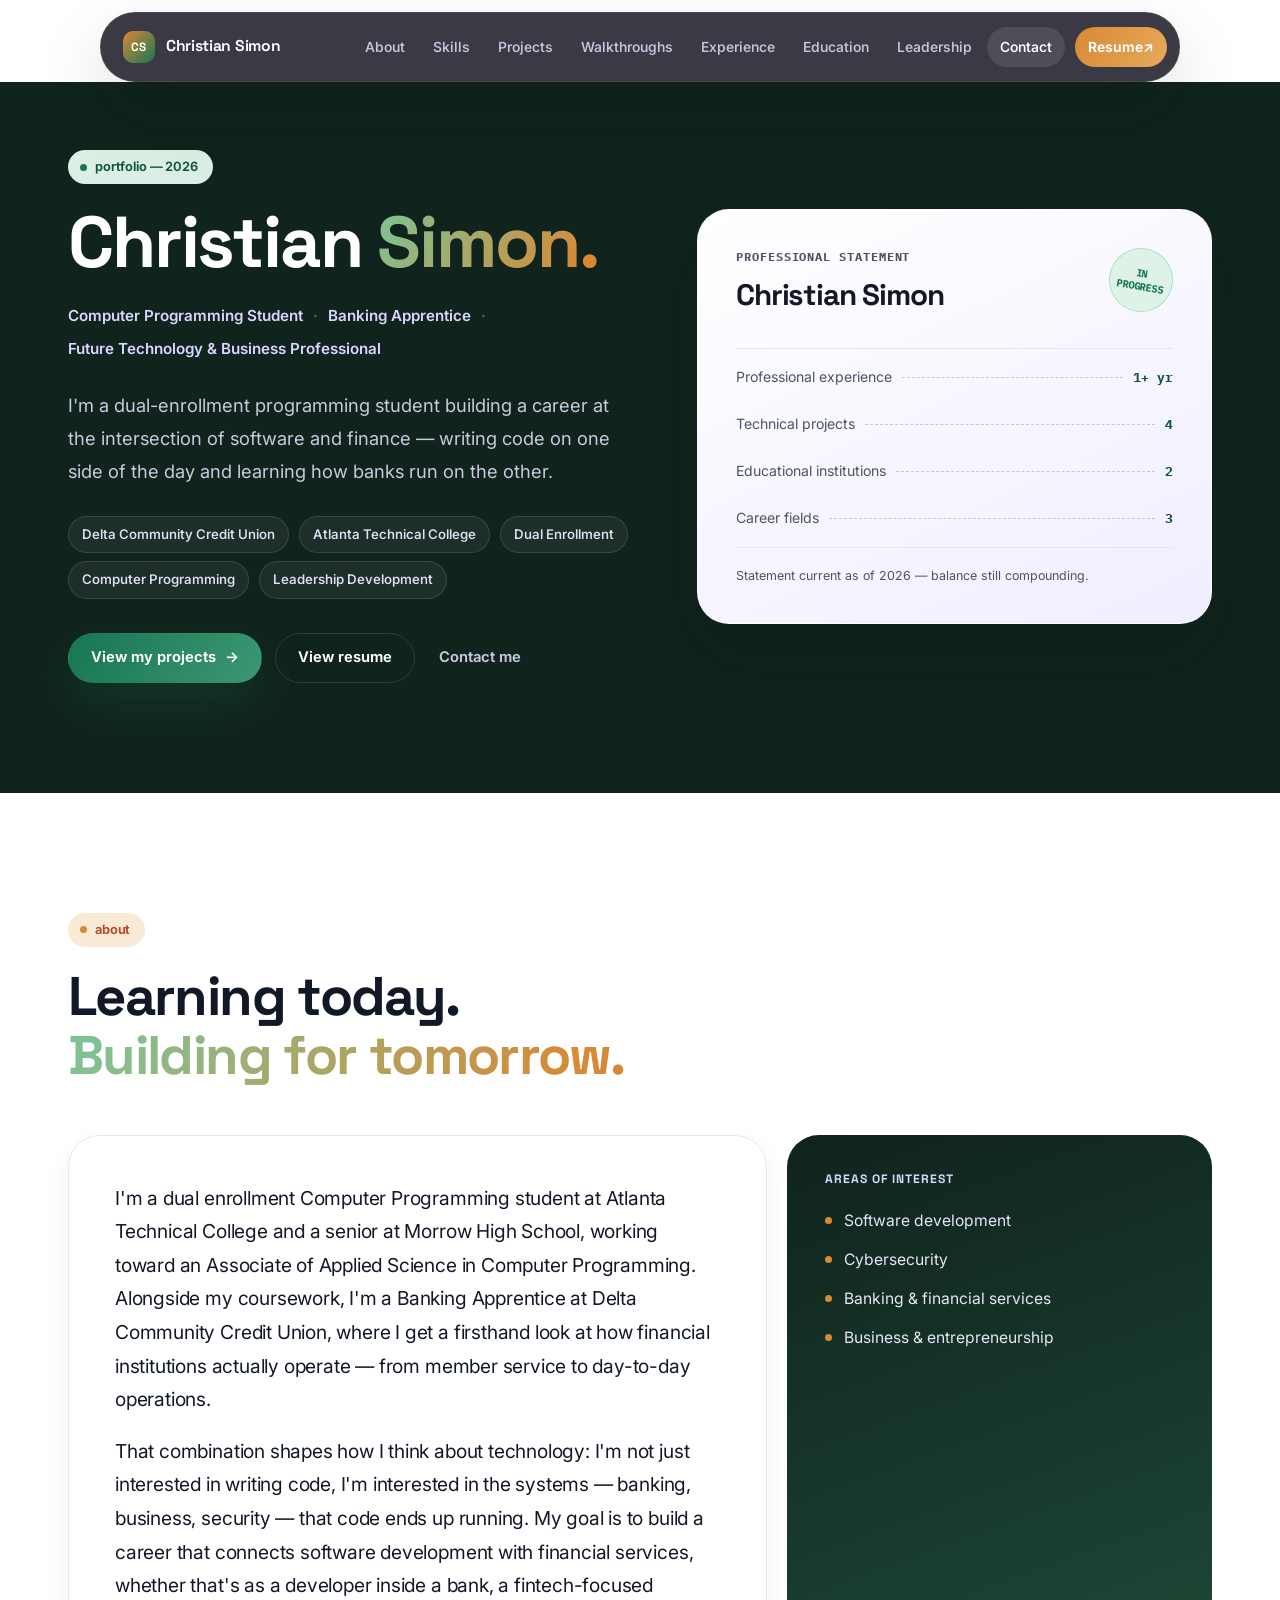
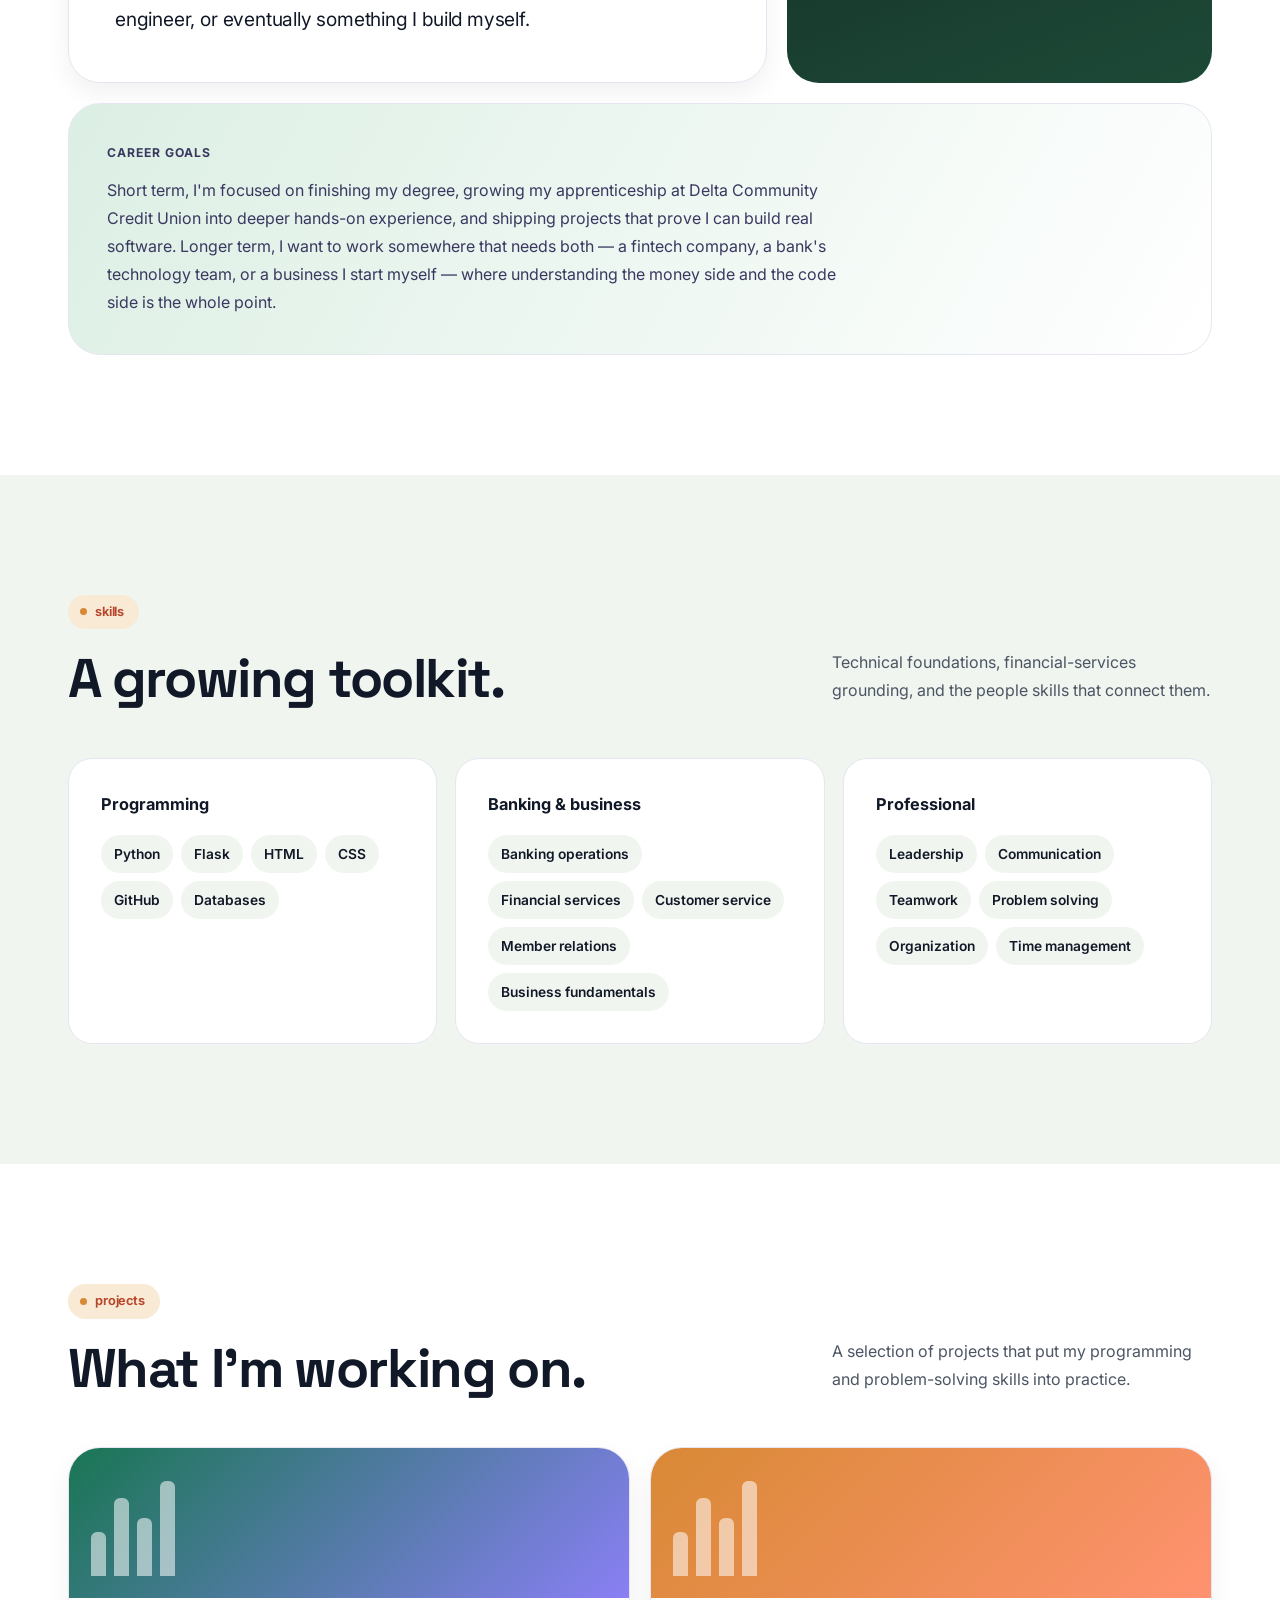
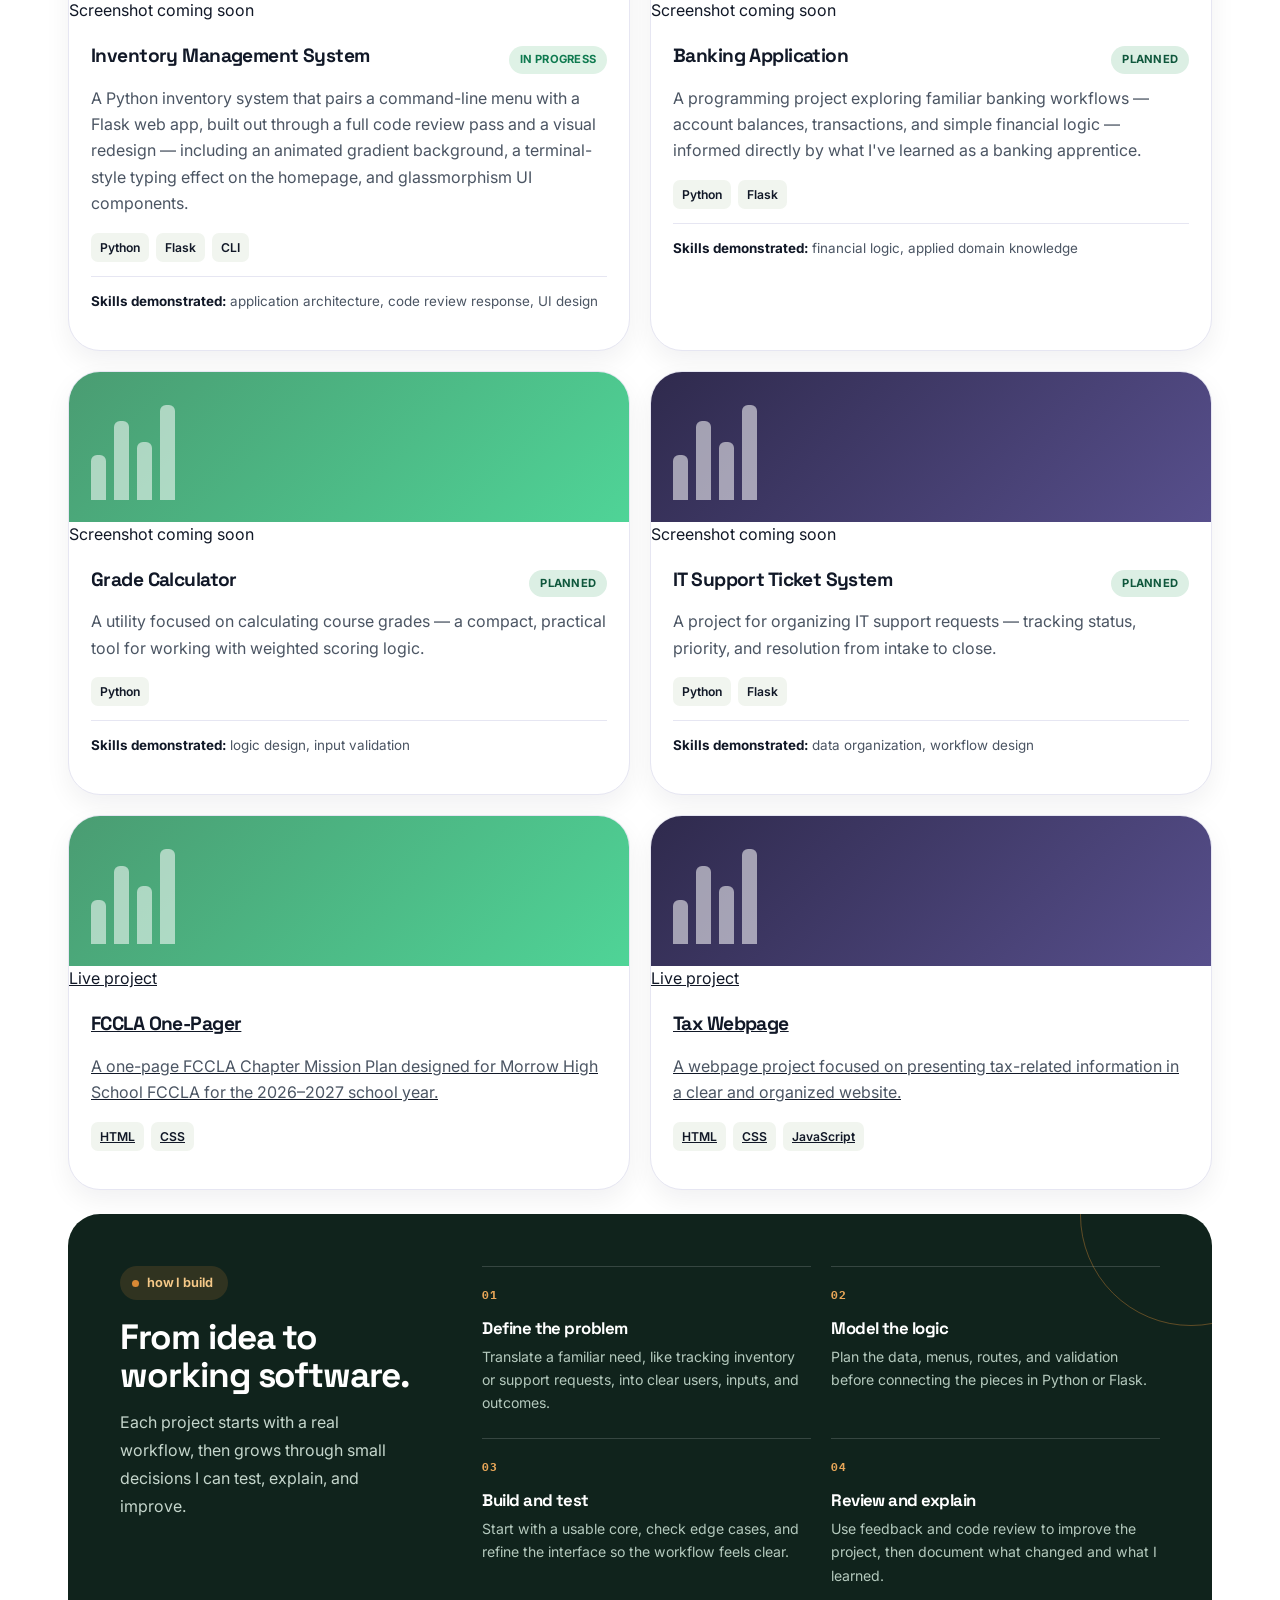
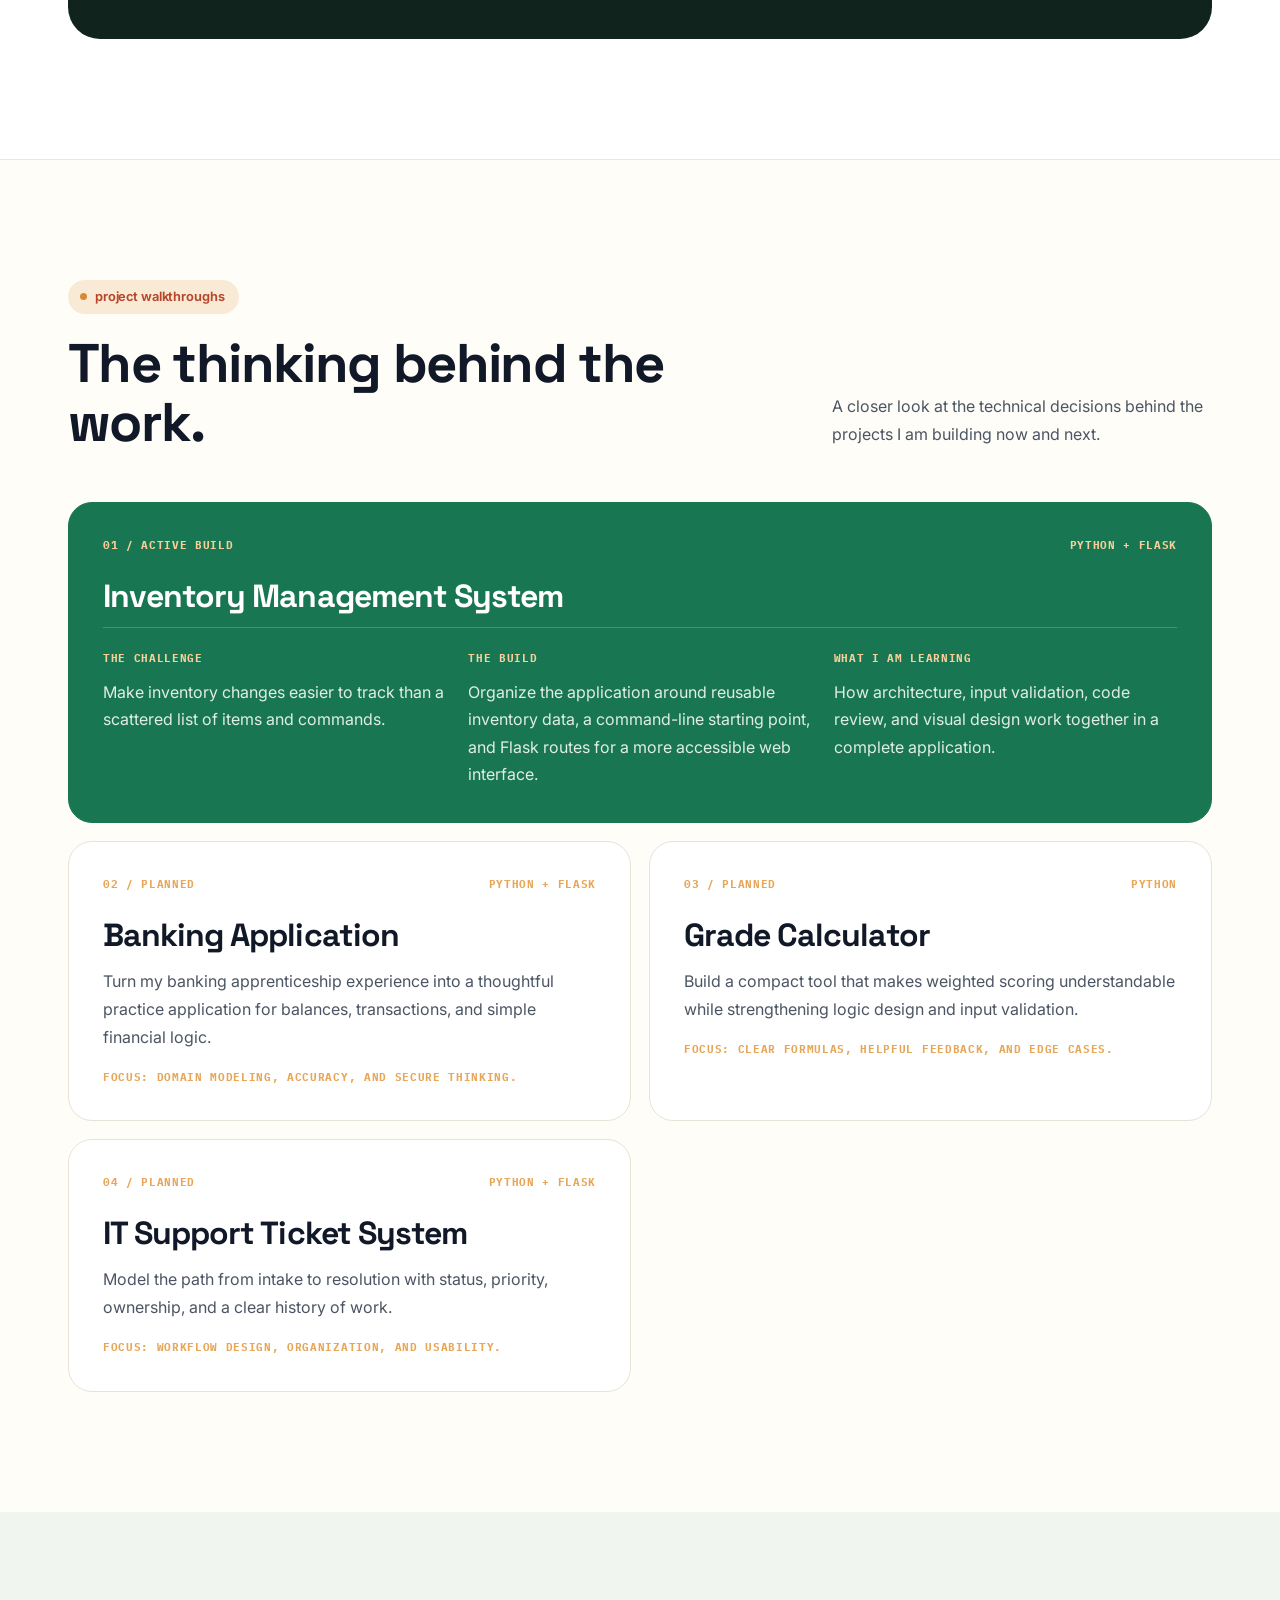
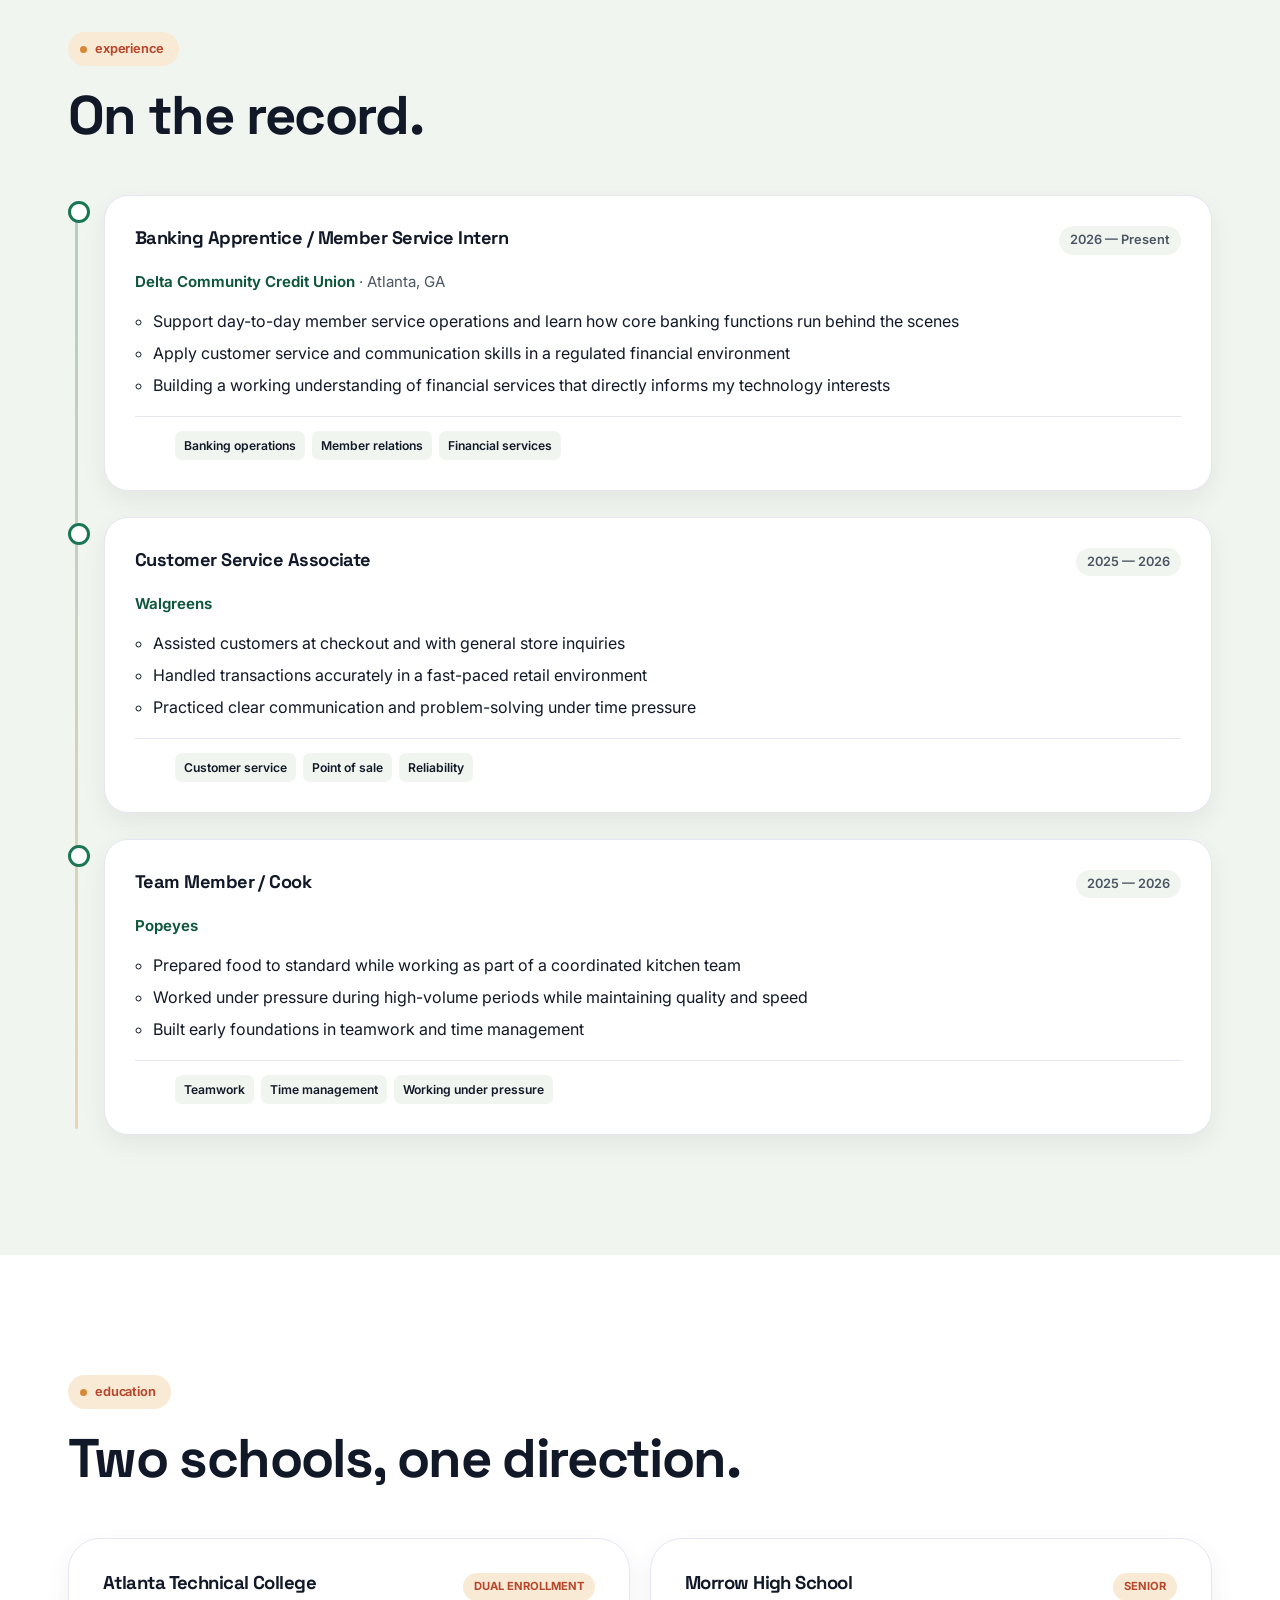
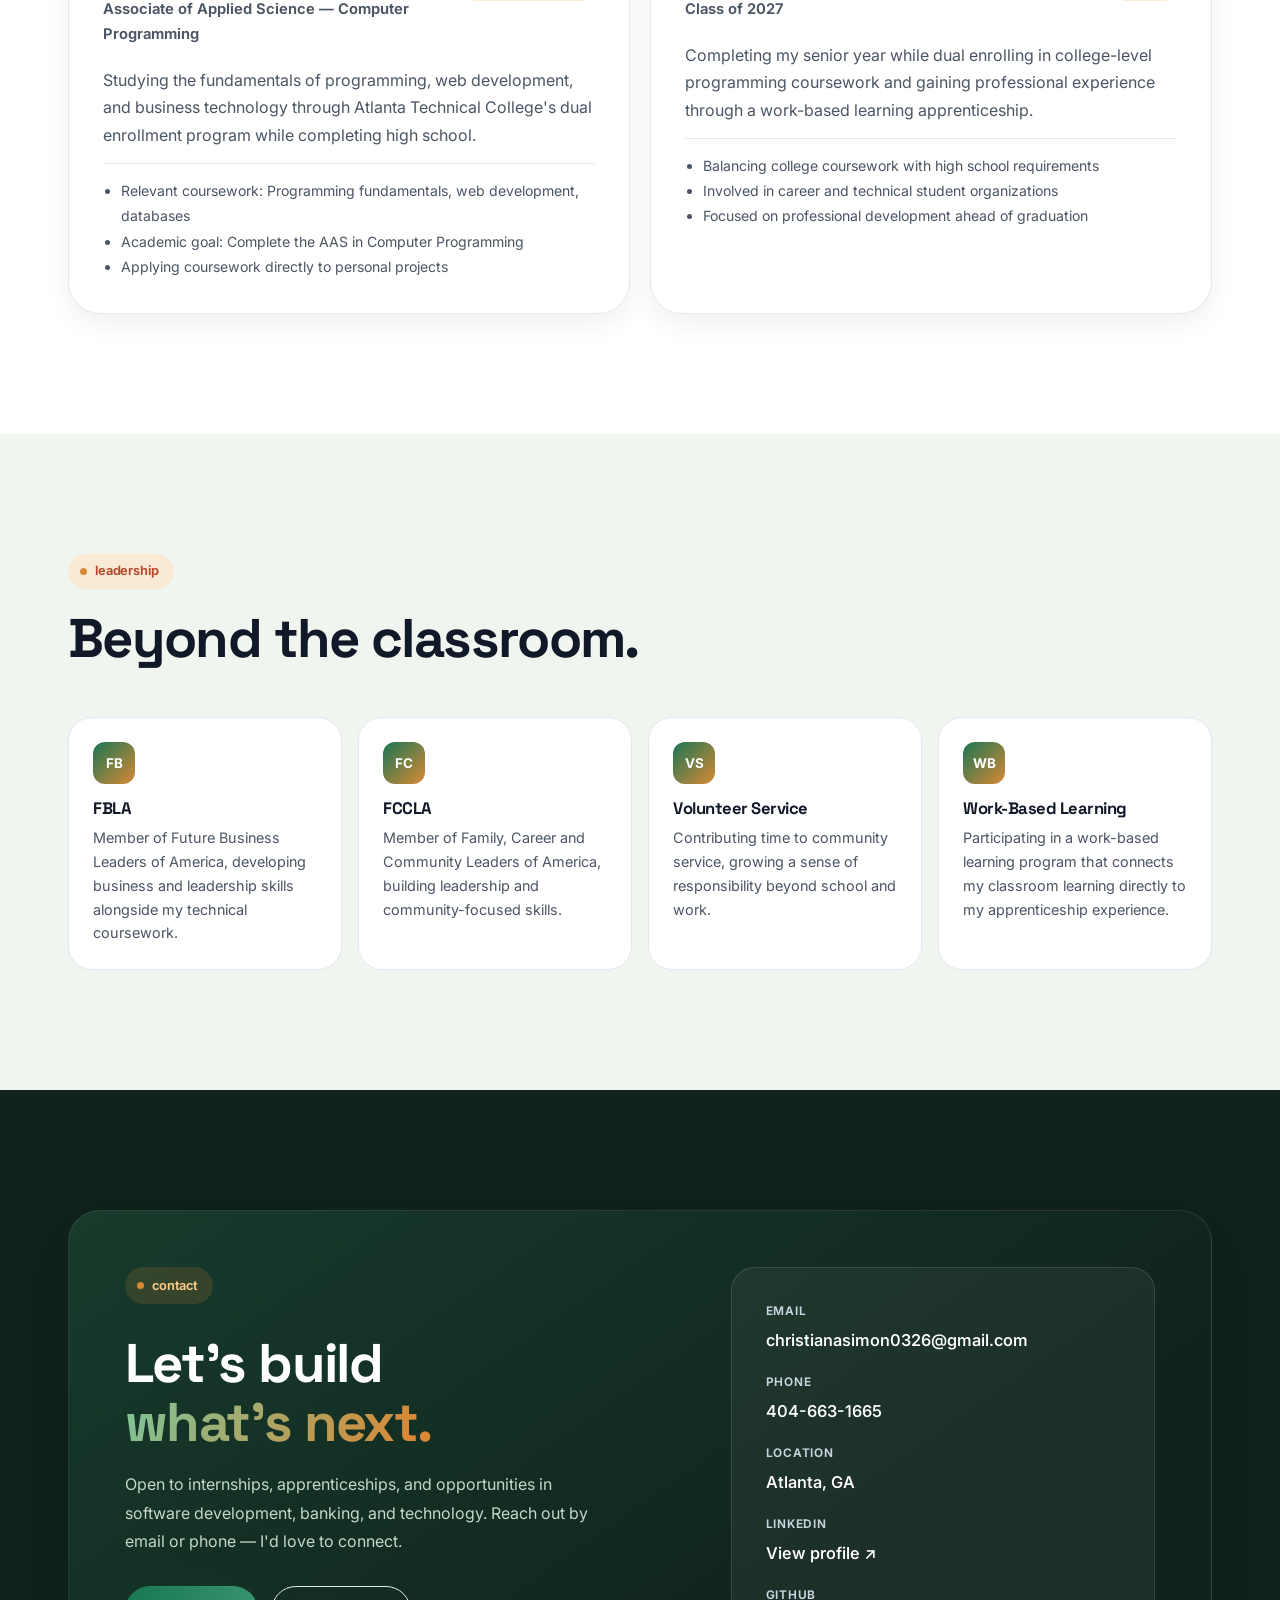
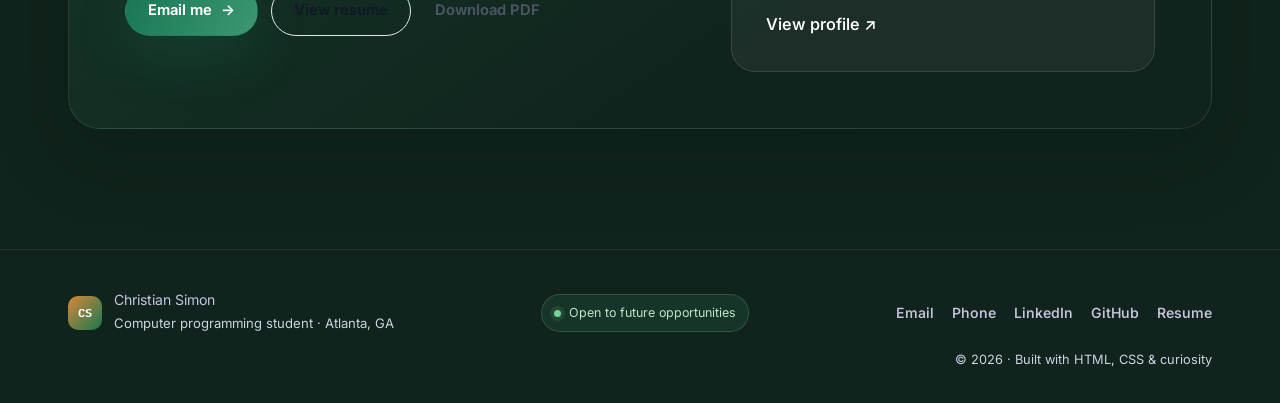
==== commit 0e27b1b9: "Add FCCLA and Tax project links" ====
--- a/index.html
+++ b/index.html
@@ -336,6 +336,53 @@
                                 organization, workflow design</p>
                         </div>
                     </article>
+
+                    <a class="project-card reveal" href="https://christiansimon0326-beep.github.io/FCCLA-ONE-PAGER/"
+                        target="_blank" rel="noopener noreferrer">
+                        <figure class="project-visual">
+                            <div class="project-preview preview-grades" aria-hidden="true">
+                                <span></span><span></span><span></span><span></span>
+                            </div>
+                            <figcaption>Live project</figcaption>
+                        </figure>
+                        <div class="project-content">
+                            <div class="project-content-head">
+                                <h3>FCCLA One-Pager</h3>
+                            </div>
+                            <p class="project-description">
+                                A one-page FCCLA Chapter Mission Plan designed for Morrow High School FCCLA
+                                for the 2026–2027 school year.
+                            </p>
+                            <ul class="project-tags" aria-label="Technologies used">
+                                <li>HTML</li>
+                                <li>CSS</li>
+                            </ul>
+                        </div>
+                    </a>
+
+                    <a class="project-card reveal" href="https://christiansimon0326-beep.github.io/Tax-webpage/"
+                        target="_blank" rel="noopener noreferrer">
+                        <figure class="project-visual">
+                            <div class="project-preview preview-support" aria-hidden="true">
+                                <span></span><span></span><span></span><span></span>
+                            </div>
+                            <figcaption>Live project</figcaption>
+                        </figure>
+                        <div class="project-content">
+                            <div class="project-content-head">
+                                <h3>Tax Webpage</h3>
+                            </div>
+                            <p class="project-description">
+                                A webpage project focused on presenting tax-related information in a clear
+                                and organized website.
+                            </p>
+                            <ul class="project-tags" aria-label="Technologies used">
+                                <li>HTML</li>
+                                <li>CSS</li>
+                                <li>JavaScript</li>
+                            </ul>
+                        </div>
+                    </a>
                 </div>
 
                 <div class="project-process reveal" aria-labelledby="project-process-title">
